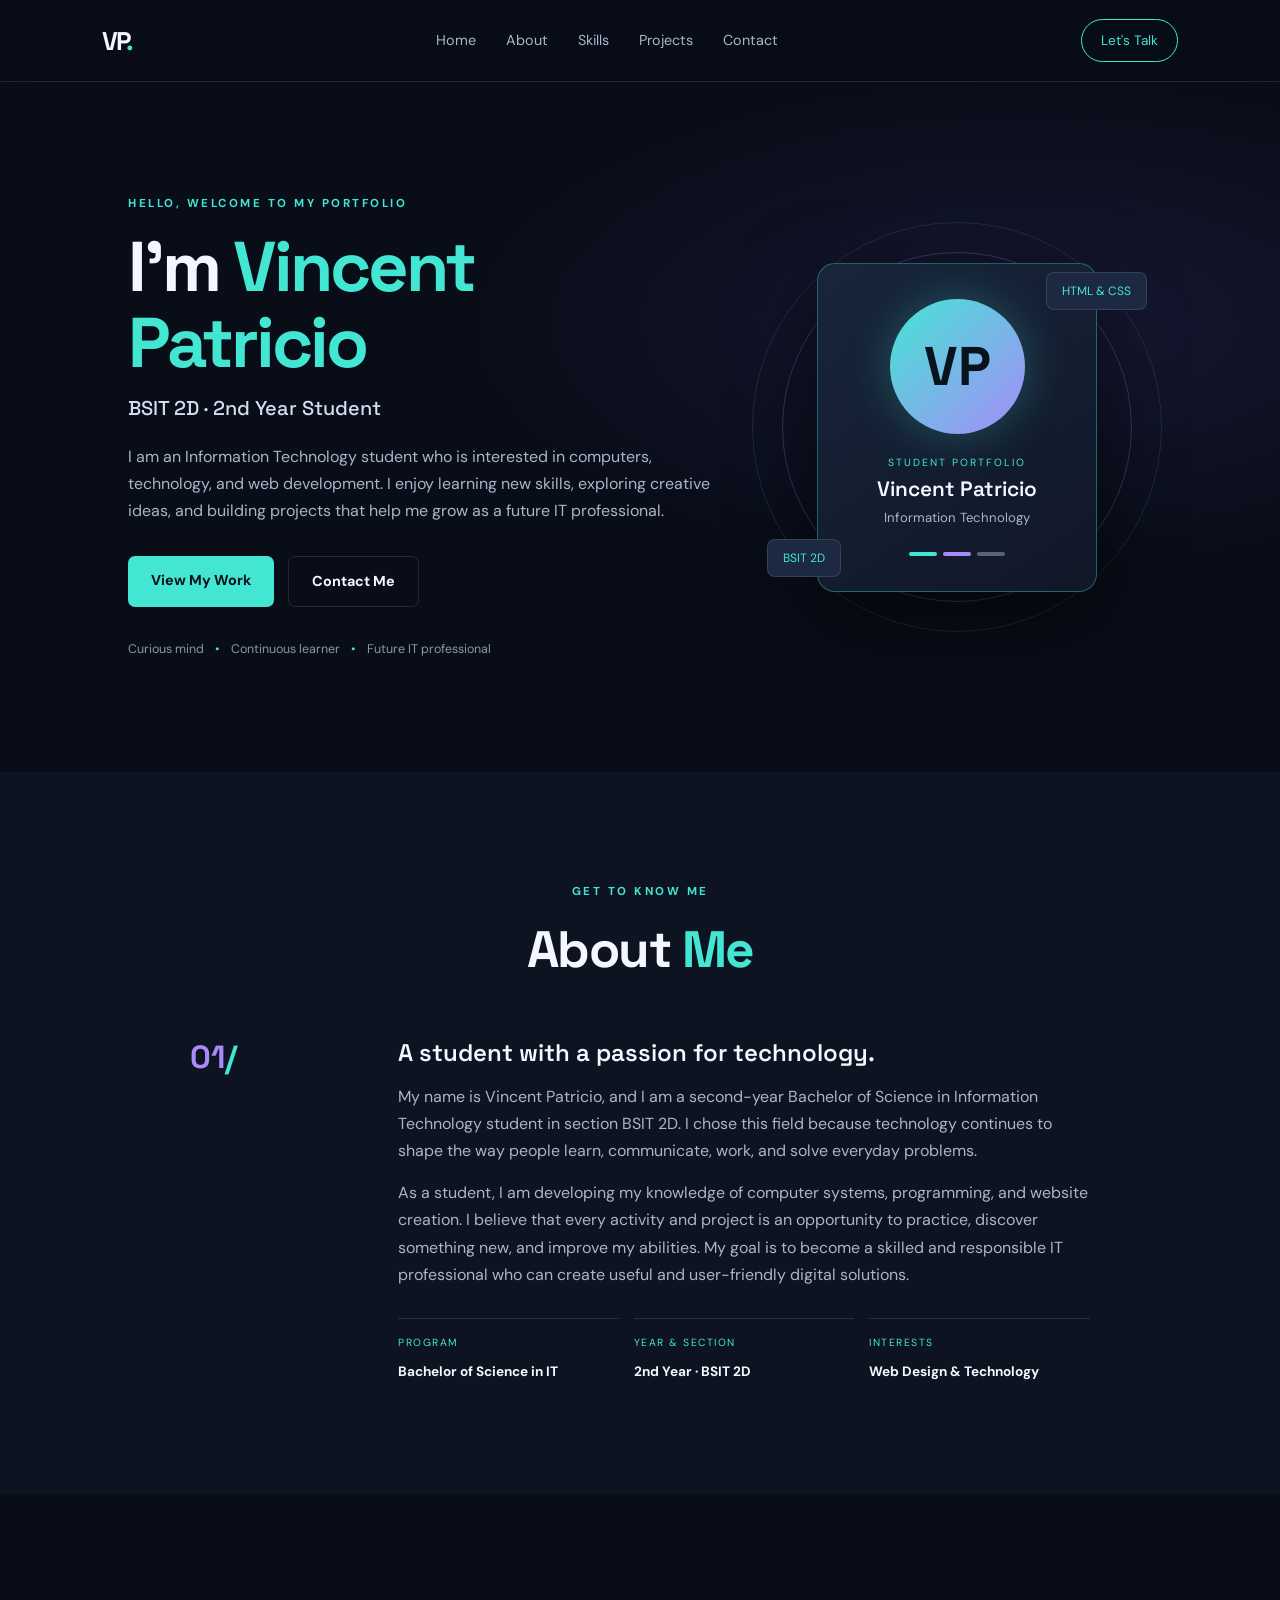
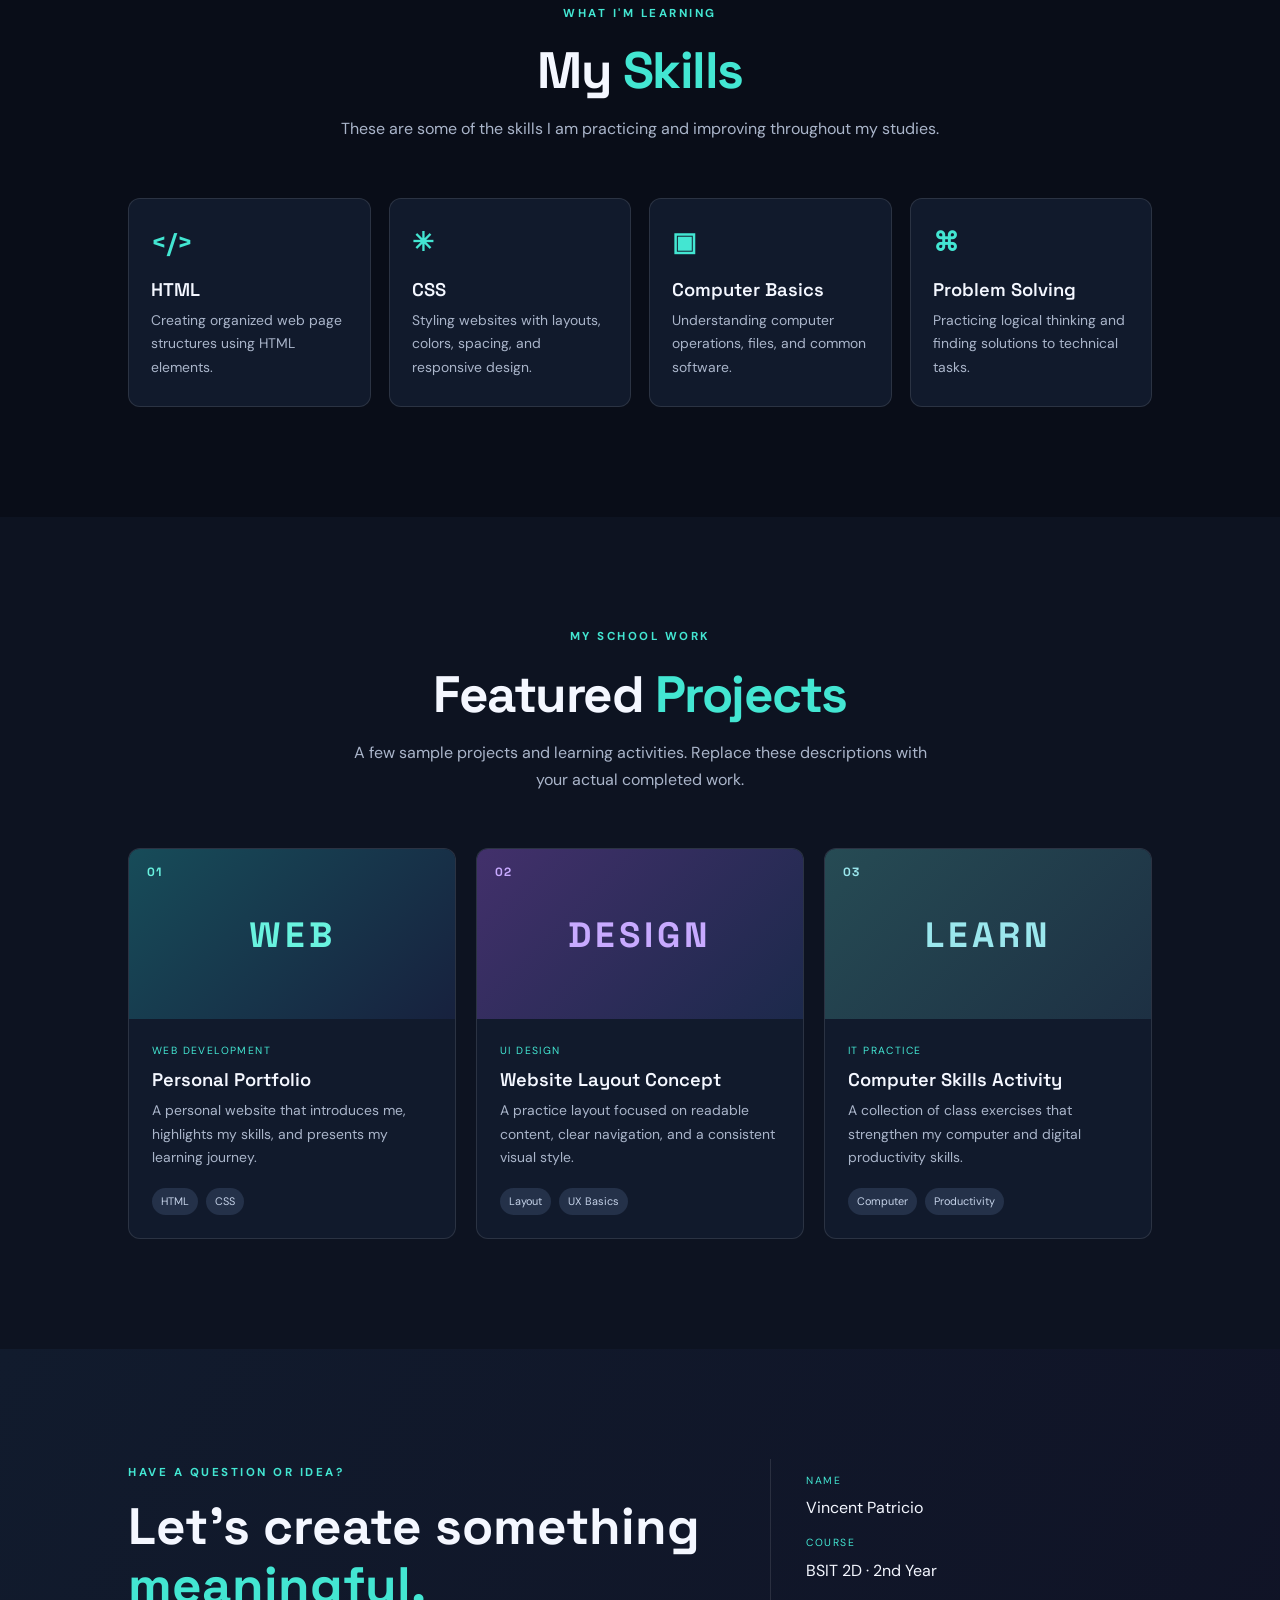
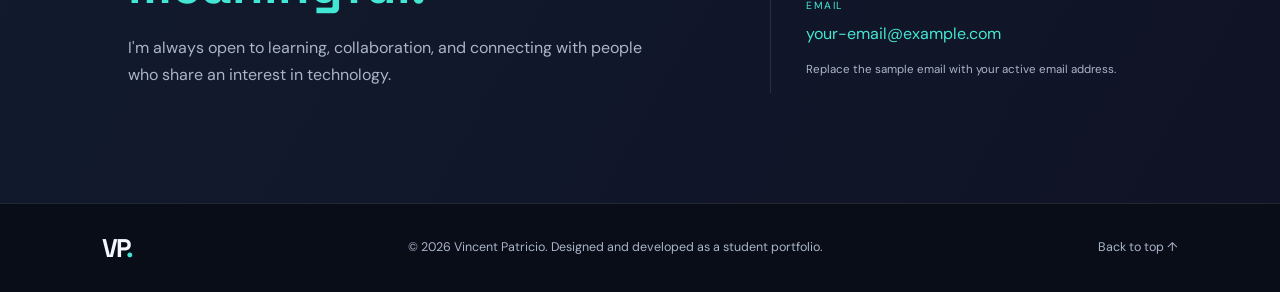
==== index.html @ f366e985 "first commit" ====
<!DOCTYPE html>
<html lang="en">
<head>
  <meta charset="UTF-8">
  <meta name="viewport" content="width=device-width, initial-scale=1.0">
  <meta name="description" content="Personal portfolio of Vincent Patricio, a second-year BSIT student.">
  <title>Vincent Patricio | Personal Portfolio</title>
  <link rel="stylesheet" href="styles/style.css">
</head>
<body>
  <header class="site-header">
    <a class="logo" href="#home">VP<span>.</span></a>
    <nav aria-label="Main navigation">
      <a href="#home">Home</a>
      <a href="#about">About</a>
      <a href="#skills">Skills</a>
      <a href="#projects">Projects</a>
      <a href="#contact">Contact</a>
    </nav>
    <a class="header-btn" href="#contact">Let's Talk</a>
  </header>

  <main>
    <section class="hero section" id="home">
      <div class="hero-content">
        <p class="eyebrow">HELLO, WELCOME TO MY PORTFOLIO</p>
        <h1>I'm <span>Vincent Patricio</span></h1>
        <h2>BSIT 2D · 2nd Year Student</h2>
        <p class="intro">I am an Information Technology student who is interested in computers, technology, and web development. I enjoy learning new skills, exploring creative ideas, and building projects that help me grow as a future IT professional.</p>
        <div class="hero-actions">
          <a class="btn primary" href="#projects">View My Work</a>
          <a class="btn secondary" href="#contact">Contact Me</a>
        </div>
        <div class="social-note">Curious mind <span>•</span> Continuous learner <span>•</span> Future IT professional</div>
      </div>
      <div class="profile-wrap">
        <div class="orbit orbit-one"></div><div class="orbit orbit-two"></div>
        <div class="profile-card">
          <div class="avatar">VP</div>
          <p class="profile-label">STUDENT PORTFOLIO</p>
          <h3>Vincent Patricio</h3>
          <p>Information Technology</p>
          <div class="profile-line"><span></span><span></span><span></span></div>
        </div>
        <div class="floating-tag tag-top">HTML &amp; CSS</div>
        <div class="floating-tag tag-bottom">BSIT 2D</div>
      </div>
    </section>

    <section class="section about-section" id="about">
      <div class="section-heading"><p class="eyebrow">GET TO KNOW ME</p><h2>About <span>Me</span></h2></div>
      <div class="about-grid">
        <div class="about-mark">01<span>/</span></div>
        <div>
          <h3>A student with a passion for technology.</h3>
          <p>My name is Vincent Patricio, and I am a second-year Bachelor of Science in Information Technology student in section BSIT 2D. I chose this field because technology continues to shape the way people learn, communicate, work, and solve everyday problems.</p>
          <p>As a student, I am developing my knowledge of computer systems, programming, and website creation. I believe that every activity and project is an opportunity to practice, discover something new, and improve my abilities. My goal is to become a skilled and responsible IT professional who can create useful and user-friendly digital solutions.</p>
          <div class="facts">
            <div><small>PROGRAM</small><strong>Bachelor of Science in IT</strong></div>
            <div><small>YEAR &amp; SECTION</small><strong>2nd Year · BSIT 2D</strong></div>
            <div><small>INTERESTS</small><strong>Web Design &amp; Technology</strong></div>
          </div>
        </div>
      </div>
    </section>

    <section class="section skills-section" id="skills">
      <div class="section-heading"><p class="eyebrow">WHAT I'M LEARNING</p><h2>My <span>Skills</span></h2><p class="section-description">These are some of the skills I am practicing and improving throughout my studies.</p></div>
      <div class="skill-grid">
        <article class="skill-card"><div class="skill-icon">&lt;/&gt;</div><h3>HTML</h3><p>Creating organized web page structures using HTML elements.</p></article>
        <article class="skill-card"><div class="skill-icon">✳</div><h3>CSS</h3><p>Styling websites with layouts, colors, spacing, and responsive design.</p></article>
        <article class="skill-card"><div class="skill-icon">▣</div><h3>Computer Basics</h3><p>Understanding computer operations, files, and common software.</p></article>
        <article class="skill-card"><div class="skill-icon">⌘</div><h3>Problem Solving</h3><p>Practicing logical thinking and finding solutions to technical tasks.</p></article>
      </div>
    </section>

    <section class="section projects-section" id="projects">
      <div class="section-heading"><p class="eyebrow">MY SCHOOL WORK</p><h2>Featured <span>Projects</span></h2><p class="section-description">A few sample projects and learning activities. Replace these descriptions with your actual completed work.</p></div>
      <div class="project-grid">
        <article class="project-card"><div class="project-art art-one"><span>01</span><b>WEB</b></div><div class="project-info"><p class="project-type">WEB DEVELOPMENT</p><h3>Personal Portfolio</h3><p>A personal website that introduces me, highlights my skills, and presents my learning journey.</p><div class="chips"><span>HTML</span><span>CSS</span></div></div></article>
        <article class="project-card"><div class="project-art art-two"><span>02</span><b>DESIGN</b></div><div class="project-info"><p class="project-type">UI DESIGN</p><h3>Website Layout Concept</h3><p>A practice layout focused on readable content, clear navigation, and a consistent visual style.</p><div class="chips"><span>Layout</span><span>UX Basics</span></div></div></article>
        <article class="project-card"><div class="project-art art-three"><span>03</span><b>LEARN</b></div><div class="project-info"><p class="project-type">IT PRACTICE</p><h3>Computer Skills Activity</h3><p>A collection of class exercises that strengthen my computer and digital productivity skills.</p><div class="chips"><span>Computer</span><span>Productivity</span></div></div></article>
      </div>
    </section>

    <section class="contact-section section" id="contact">
      <div><p class="eyebrow">HAVE A QUESTION OR IDEA?</p><h2>Let's create something <span>meaningful.</span></h2><p>I'm always open to learning, collaboration, and connecting with people who share an interest in technology.</p></div>
      <div class="contact-details"><p><small>NAME</small>Vincent Patricio</p><p><small>COURSE</small>BSIT 2D · 2nd Year</p><p><small>EMAIL</small><a href="mailto:your-email@example.com">your-email@example.com</a></p><p class="replace-note">Replace the sample email with your active email address.</p></div>
    </section>
  </main>
  <footer><a class="logo" href="#home">VP<span>.</span></a><p>© 2026 Vincent Patricio. Designed and developed as a student portfolio.</p><a href="#home">Back to top ↑</a></footer>
</body>
</html>
---- styles/style.css ----
@import url('https://fonts.googleapis.com/css2?family=DM+Sans:wght@400;500;600;700&family=Space+Grotesk:wght@400;500;600;700&display=swap');
:root{--bg:#090d18;--panel:#111a2c;--text:#f4f7ff;--muted:#aab5ca;--cyan:#43e6d2;--purple:#a78bfa;--line:rgba(255,255,255,.11)}
*{box-sizing:border-box;margin:0;padding:0;scroll-behavior:smooth}
body{background:var(--bg);color:var(--text);font-family:'DM Sans',sans-serif;line-height:1.7}
a{color:inherit;text-decoration:none}
.site-header{height:82px;display:flex;align-items:center;justify-content:space-between;padding:0 8%;border-bottom:1px solid var(--line);position:sticky;top:0;background:rgba(9,13,24,.92);backdrop-filter:blur(14px);z-index:10}
.logo{font:700 1.6rem 'Space Grotesk';letter-spacing:-2px}.logo span,.section-heading h2 span,.hero h1 span,.contact-section h2 span{color:var(--cyan)}
nav{display:flex;gap:30px}nav a{font-size:.9rem;color:var(--muted);transition:.2s}nav a:hover,footer a:hover{color:var(--cyan)}
.header-btn{border:1px solid var(--cyan);padding:9px 19px;border-radius:30px;font-size:.85rem;color:var(--cyan)}
.section{padding:110px 10%}.hero{min-height:690px;display:grid;grid-template-columns:1.2fr .8fr;align-items:center;gap:50px;background:radial-gradient(ellipse at 80% 35%,rgba(98,74,190,.16),transparent 38%)}
.eyebrow{color:var(--cyan);font-size:.72rem;font-weight:700;letter-spacing:2.5px;margin-bottom:15px}
.hero h1{font:700 clamp(2.8rem,5.5vw,5rem)/1.08 'Space Grotesk';letter-spacing:-3px;margin-bottom:14px}.hero h2{font:500 1.25rem 'Space Grotesk';color:#d3dcf0;margin-bottom:22px}
.intro{max-width:610px;color:var(--muted);font-size:1rem}.hero-actions{display:flex;gap:14px;margin:32px 0}.btn{padding:12px 23px;border-radius:7px;font-weight:700;font-size:.9rem;transition:.2s}.btn:hover{transform:translateY(-3px)}.primary{background:var(--cyan);color:#07121b}.secondary{border:1px solid var(--line)}
.social-note{font-size:.78rem;color:#8996ae}.social-note span{color:var(--cyan);padding:0 8px}
.profile-wrap{height:390px;display:grid;place-items:center;position:relative}.profile-card{width:280px;padding:35px 25px;text-align:center;border:1px solid rgba(67,230,210,.35);border-radius:18px;background:linear-gradient(145deg,#18253b,#101727);box-shadow:0 25px 80px #0008;z-index:2}.avatar{width:135px;height:135px;margin:0 auto 20px;border-radius:50%;display:grid;place-items:center;font:700 3.4rem 'Space Grotesk';color:#08131c;background:linear-gradient(135deg,var(--cyan),var(--purple));box-shadow:0 0 45px #43e6d244}.profile-label{font-size:.65rem;letter-spacing:2px;color:var(--cyan)}.profile-card h3{font:600 1.3rem 'Space Grotesk';margin:5px}.profile-card>p:last-of-type{font-size:.82rem;color:var(--muted)}.profile-line{display:flex;justify-content:center;gap:6px;margin-top:22px}.profile-line span{height:4px;width:28px;border-radius:5px;background:var(--cyan)}.profile-line span:nth-child(2){background:var(--purple)}.profile-line span:nth-child(3){background:#53647e}
.orbit{position:absolute;border:1px solid #a78bfa44;border-radius:50%;width:350px;height:350px}.orbit-two{width:410px;height:410px;border-color:#43e6d222}.floating-tag{position:absolute;background:#1c2940;border:1px solid var(--line);padding:8px 15px;border-radius:8px;font-size:.75rem;color:var(--cyan);z-index:3}.tag-top{top:40px;right:5px}.tag-bottom{bottom:45px;left:5px}
.about-section,.projects-section{background:#0d1321}.section-heading{text-align:center;margin-bottom:55px}.section-heading h2{font:700 clamp(2.2rem,4vw,3.2rem) 'Space Grotesk';letter-spacing:-1.5px}.section-description{color:var(--muted);max-width:600px;margin:12px auto 0}.about-grid{display:grid;grid-template-columns:.25fr 1fr;gap:35px;max-width:900px;margin:auto}.about-mark{font:700 2rem 'Space Grotesk';color:var(--purple)}.about-mark span{color:var(--cyan)}.about-grid h3{font:600 1.5rem 'Space Grotesk';margin-bottom:15px}.about-grid p{color:var(--muted);margin-bottom:15px}.facts{display:grid;grid-template-columns:repeat(3,1fr);gap:15px;margin-top:30px}.facts div{border-top:1px solid var(--line);padding-top:15px}.facts small,.contact-details small{display:block;color:var(--cyan);font-size:.65rem;letter-spacing:1.5px;margin-bottom:5px}.facts strong{font-size:.85rem}
.skill-grid{display:grid;grid-template-columns:repeat(4,1fr);gap:18px}.skill-card{padding:27px 22px;background:var(--panel);border:1px solid var(--line);border-radius:12px;transition:.25s}.skill-card:hover,.project-card:hover{transform:translateY(-6px);border-color:#43e6d277}.skill-icon{font:700 1.6rem 'Space Grotesk';color:var(--cyan);margin-bottom:20px}.skill-card h3,.project-info h3{font:600 1.15rem 'Space Grotesk';margin-bottom:8px}.skill-card p,.project-info>p:last-of-type{color:var(--muted);font-size:.87rem}
.project-grid{display:grid;grid-template-columns:repeat(3,1fr);gap:20px}.project-card{overflow:hidden;background:var(--panel);border:1px solid var(--line);border-radius:12px;transition:.25s}.project-art{height:170px;display:flex;align-items:center;justify-content:center;position:relative;font:700 2.2rem 'Space Grotesk';letter-spacing:4px}.project-art span{position:absolute;top:15px;left:18px;font-size:.75rem;letter-spacing:1px}.art-one{background:linear-gradient(135deg,#174c59,#17213e);color:#69f3df}.art-two{background:linear-gradient(135deg,#42306b,#1c294b);color:#c8aaff}.art-three{background:linear-gradient(135deg,#264b54,#1d3043);color:#9be7ed}.project-info{padding:23px}.project-type{font-size:.65rem!important;letter-spacing:1.4px;color:var(--cyan)!important;margin-bottom:8px}.chips{display:flex;gap:8px;margin-top:18px}.chips span{font-size:.68rem;padding:4px 9px;border-radius:20px;background:#243149;color:#c5d2e8}
.contact-section{display:grid;grid-template-columns:1.2fr .8fr;gap:70px;align-items:center;background:linear-gradient(120deg,#111b2d,#101326)}.contact-section h2{font:700 clamp(2.2rem,4vw,3.5rem)/1.15 'Space Grotesk';max-width:600px;margin-bottom:18px}.contact-section>div>p:last-child{color:var(--muted);max-width:520px}.contact-details{border-left:1px solid var(--line);padding-left:35px}.contact-details p{margin:13px 0}.contact-details a{color:var(--cyan)}.replace-note{font-size:.72rem;color:var(--muted)}
footer{padding:28px 8%;display:flex;align-items:center;justify-content:space-between;border-top:1px solid var(--line);color:var(--muted);font-size:.78rem}footer .logo{color:var(--text)}
@media(max-width:900px){.section{padding:85px 7%}.hero{grid-template-columns:1fr;text-align:center}.intro{margin:auto}.hero-actions,.social-note{justify-content:center}.profile-wrap{margin-top:15px}.skill-grid{grid-template-columns:repeat(2,1fr)}.project-grid{grid-template-columns:1fr 1fr}.contact-section{grid-template-columns:1fr;gap:25px}.contact-details{border-left:0;border-top:1px solid var(--line);padding:20px 0 0}}
@media(max-width:600px){.site-header{height:auto;min-height:75px;padding:15px 5%;flex-wrap:wrap;gap:12px}.site-header nav{order:3;width:100%;justify-content:space-between;gap:8px}.site-header nav a{font-size:.76rem}.header-btn{font-size:.75rem;padding:7px 12px}.section{padding:70px 6%}.hero h1{letter-spacing:-2px}.profile-wrap{transform:scale(.85);margin:-10px 0}.facts,.skill-grid,.project-grid{grid-template-columns:1fr}.about-grid{grid-template-columns:1fr;gap:10px}.about-mark{font-size:1.3rem}.contact-section{padding:65px 7%}footer{flex-direction:column;gap:12px;text-align:center}}
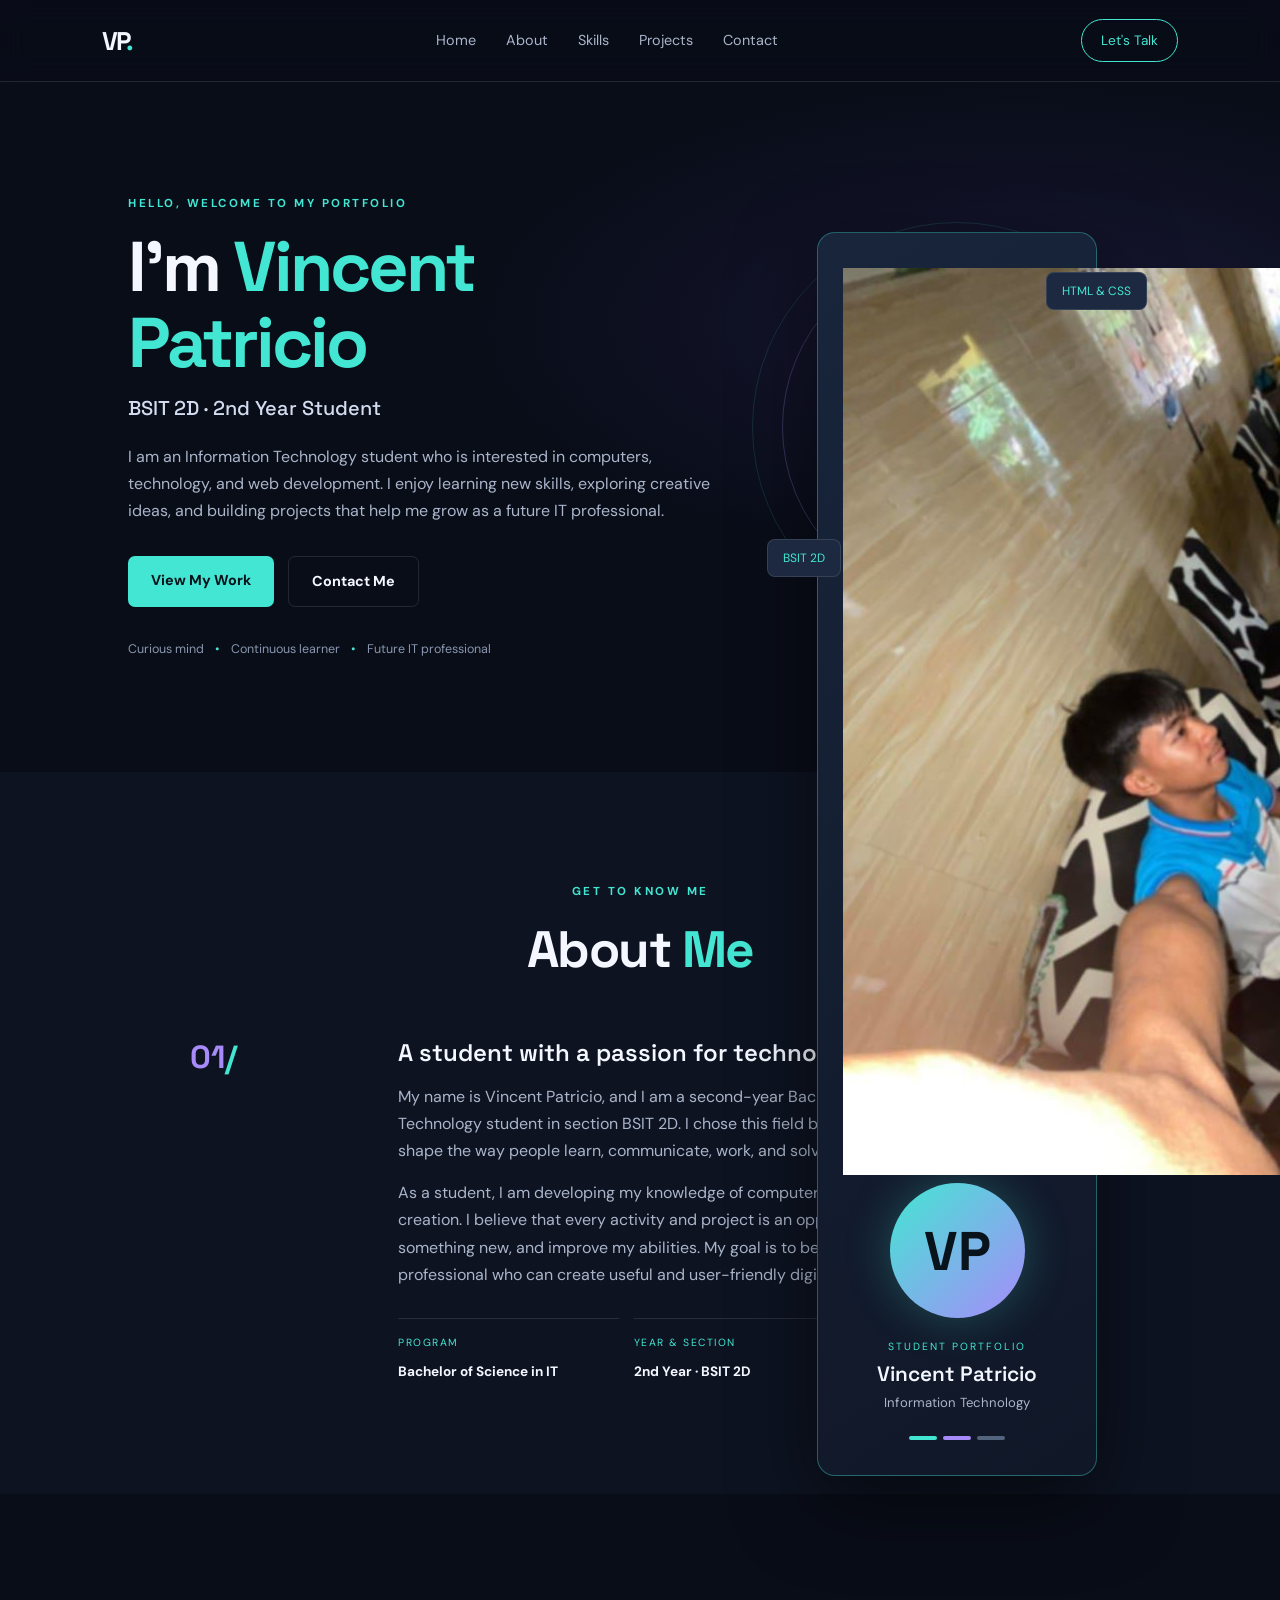
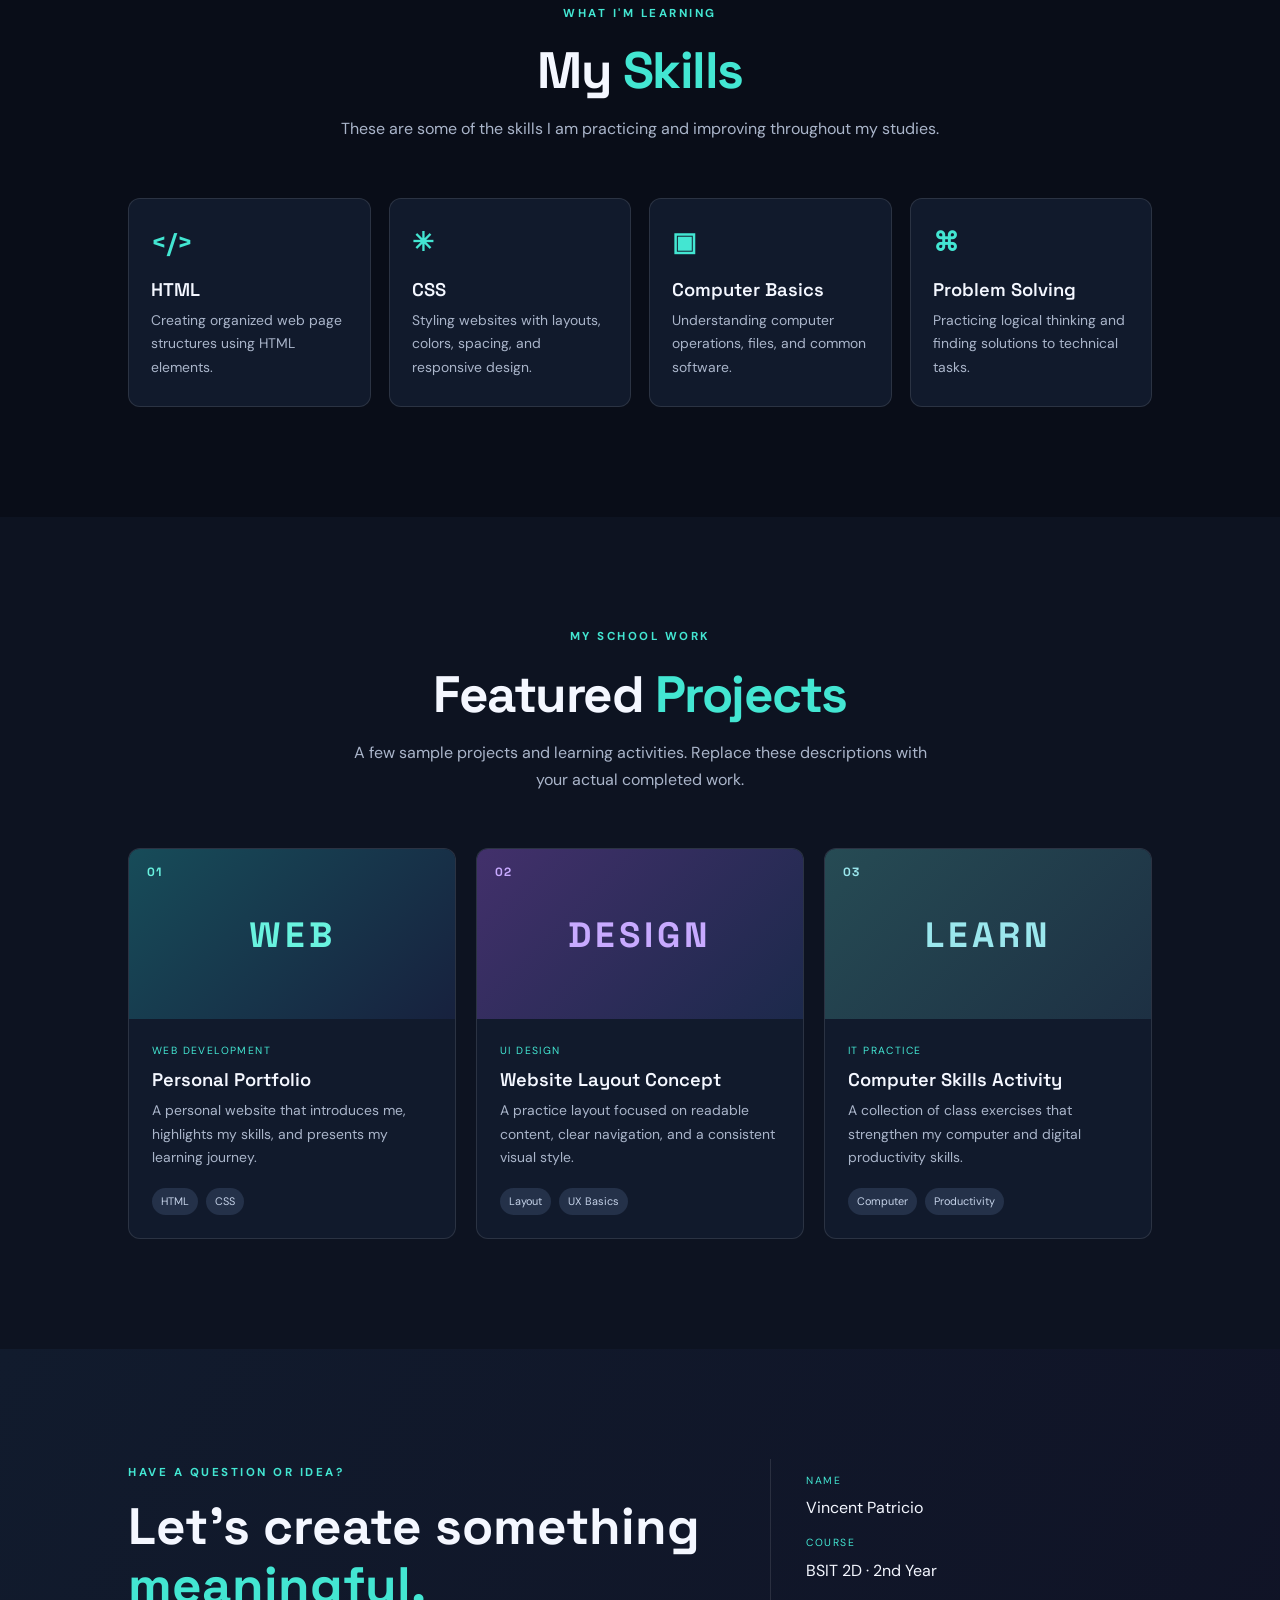
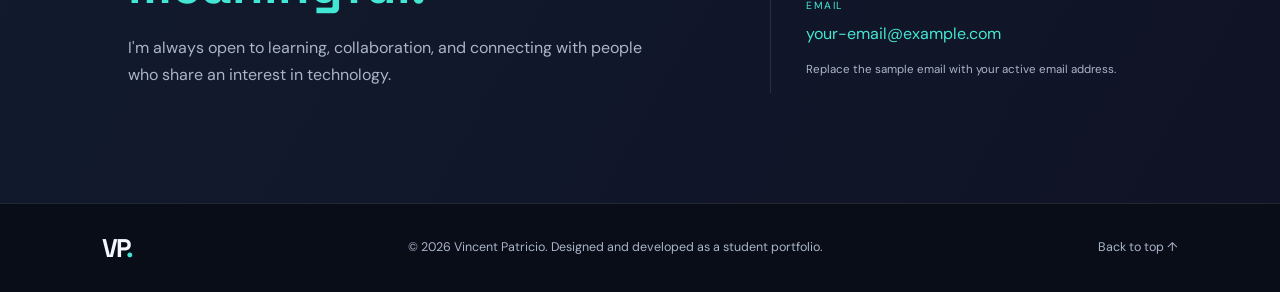
==== commit 158838a6: "edit pic" ====
--- a/index.html
+++ b/index.html
@@ -36,6 +36,7 @@
       <div class="profile-wrap">
         <div class="orbit orbit-one"></div><div class="orbit orbit-two"></div>
         <div class="profile-card">
+          <img class="profile-image" src="styles/pic.jpg" alt="Vincent Patricio Profile Picture">
           <div class="avatar">VP</div>
           <p class="profile-label">STUDENT PORTFOLIO</p>
           <h3>Vincent Patricio</h3>
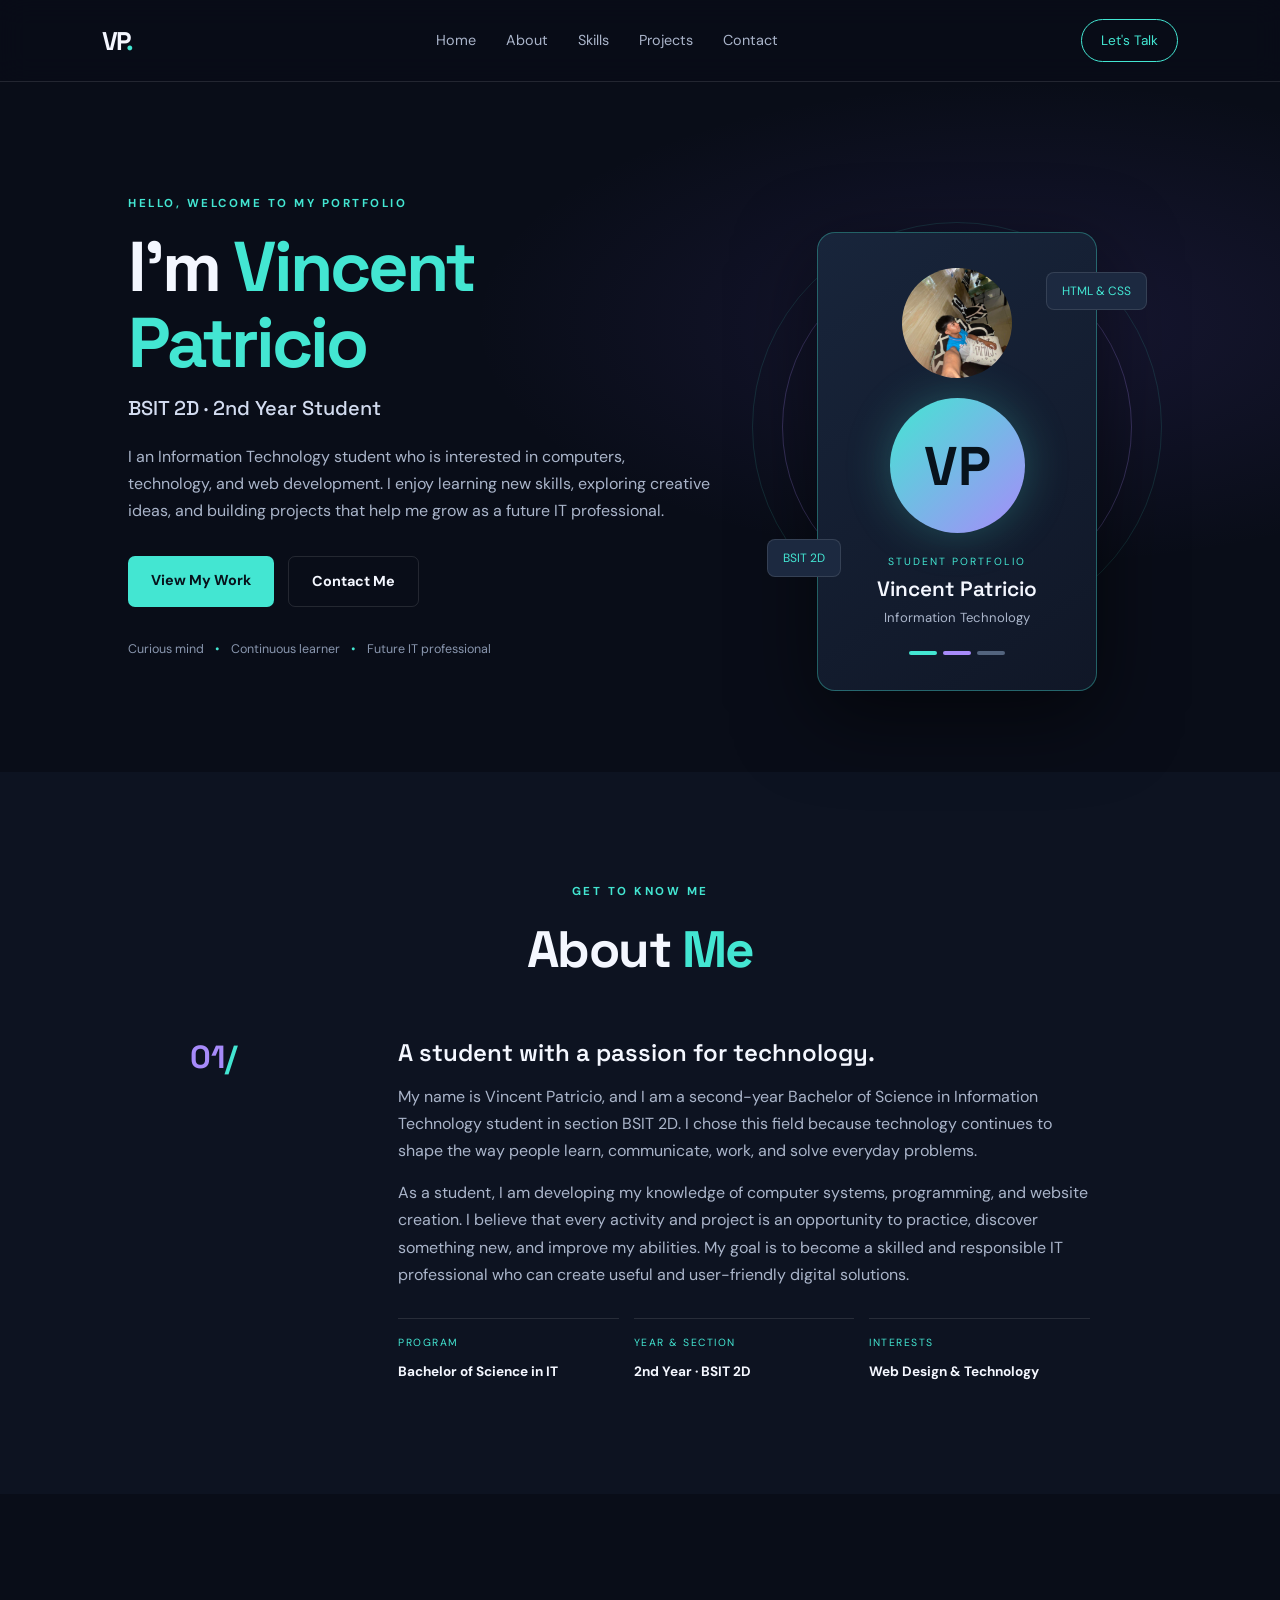
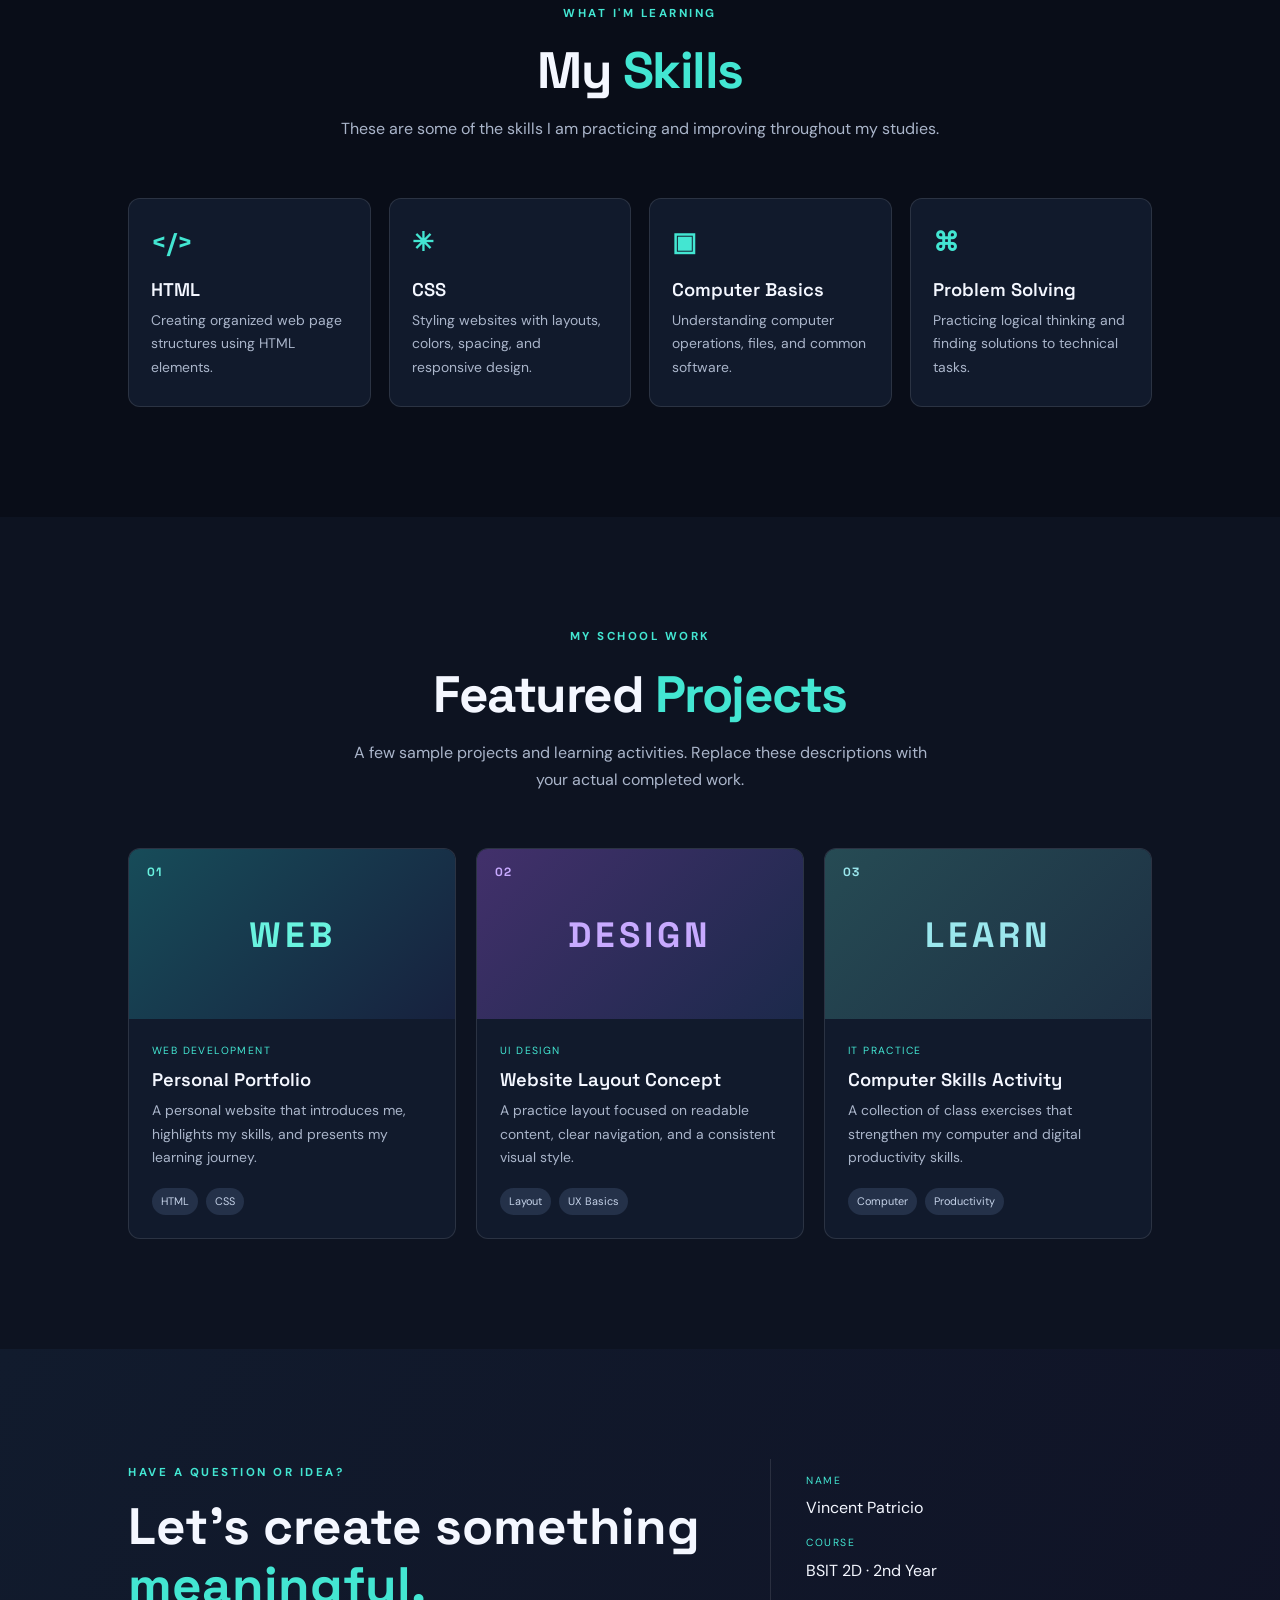
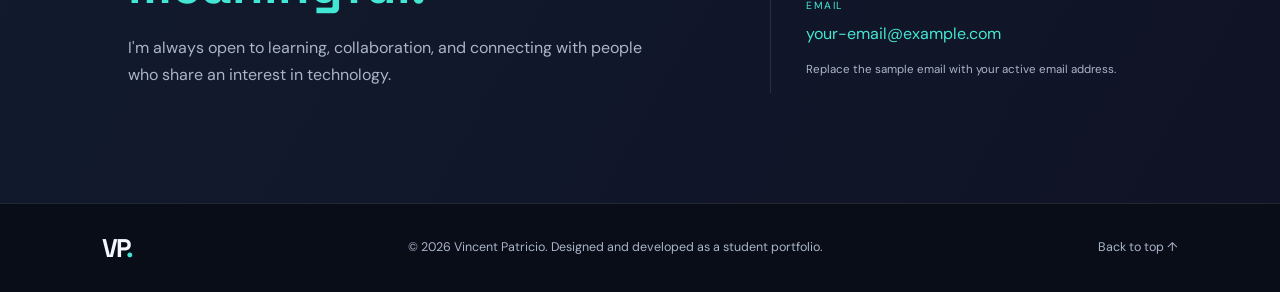
==== commit 92d92688: "edit index" ====
--- a/index.html
+++ b/index.html
@@ -26,7 +26,7 @@
         <p class="eyebrow">HELLO, WELCOME TO MY PORTFOLIO</p>
         <h1>I'm <span>Vincent Patricio</span></h1>
         <h2>BSIT 2D · 2nd Year Student</h2>
-        <p class="intro">I am an Information Technology student who is interested in computers, technology, and web development. I enjoy learning new skills, exploring creative ideas, and building projects that help me grow as a future IT professional.</p>
+        <p class="intro">I  an Information Technology student who is interested in computers, technology, and web development. I enjoy learning new skills, exploring creative ideas, and building projects that help me grow as a future IT professional.</p>
         <div class="hero-actions">
           <a class="btn primary" href="#projects">View My Work</a>
           <a class="btn secondary" href="#contact">Contact Me</a>
--- a/styles/style.css
+++ b/styles/style.css
@@ -1,23 +1,610 @@
 @import url('https://fonts.googleapis.com/css2?family=DM+Sans:wght@400;500;600;700&family=Space+Grotesk:wght@400;500;600;700&display=swap');
-:root{--bg:#090d18;--panel:#111a2c;--text:#f4f7ff;--muted:#aab5ca;--cyan:#43e6d2;--purple:#a78bfa;--line:rgba(255,255,255,.11)}
-*{box-sizing:border-box;margin:0;padding:0;scroll-behavior:smooth}
-body{background:var(--bg);color:var(--text);font-family:'DM Sans',sans-serif;line-height:1.7}
-a{color:inherit;text-decoration:none}
-.site-header{height:82px;display:flex;align-items:center;justify-content:space-between;padding:0 8%;border-bottom:1px solid var(--line);position:sticky;top:0;background:rgba(9,13,24,.92);backdrop-filter:blur(14px);z-index:10}
-.logo{font:700 1.6rem 'Space Grotesk';letter-spacing:-2px}.logo span,.section-heading h2 span,.hero h1 span,.contact-section h2 span{color:var(--cyan)}
-nav{display:flex;gap:30px}nav a{font-size:.9rem;color:var(--muted);transition:.2s}nav a:hover,footer a:hover{color:var(--cyan)}
-.header-btn{border:1px solid var(--cyan);padding:9px 19px;border-radius:30px;font-size:.85rem;color:var(--cyan)}
-.section{padding:110px 10%}.hero{min-height:690px;display:grid;grid-template-columns:1.2fr .8fr;align-items:center;gap:50px;background:radial-gradient(ellipse at 80% 35%,rgba(98,74,190,.16),transparent 38%)}
-.eyebrow{color:var(--cyan);font-size:.72rem;font-weight:700;letter-spacing:2.5px;margin-bottom:15px}
-.hero h1{font:700 clamp(2.8rem,5.5vw,5rem)/1.08 'Space Grotesk';letter-spacing:-3px;margin-bottom:14px}.hero h2{font:500 1.25rem 'Space Grotesk';color:#d3dcf0;margin-bottom:22px}
-.intro{max-width:610px;color:var(--muted);font-size:1rem}.hero-actions{display:flex;gap:14px;margin:32px 0}.btn{padding:12px 23px;border-radius:7px;font-weight:700;font-size:.9rem;transition:.2s}.btn:hover{transform:translateY(-3px)}.primary{background:var(--cyan);color:#07121b}.secondary{border:1px solid var(--line)}
-.social-note{font-size:.78rem;color:#8996ae}.social-note span{color:var(--cyan);padding:0 8px}
-.profile-wrap{height:390px;display:grid;place-items:center;position:relative}.profile-card{width:280px;padding:35px 25px;text-align:center;border:1px solid rgba(67,230,210,.35);border-radius:18px;background:linear-gradient(145deg,#18253b,#101727);box-shadow:0 25px 80px #0008;z-index:2}.avatar{width:135px;height:135px;margin:0 auto 20px;border-radius:50%;display:grid;place-items:center;font:700 3.4rem 'Space Grotesk';color:#08131c;background:linear-gradient(135deg,var(--cyan),var(--purple));box-shadow:0 0 45px #43e6d244}.profile-label{font-size:.65rem;letter-spacing:2px;color:var(--cyan)}.profile-card h3{font:600 1.3rem 'Space Grotesk';margin:5px}.profile-card>p:last-of-type{font-size:.82rem;color:var(--muted)}.profile-line{display:flex;justify-content:center;gap:6px;margin-top:22px}.profile-line span{height:4px;width:28px;border-radius:5px;background:var(--cyan)}.profile-line span:nth-child(2){background:var(--purple)}.profile-line span:nth-child(3){background:#53647e}
-.orbit{position:absolute;border:1px solid #a78bfa44;border-radius:50%;width:350px;height:350px}.orbit-two{width:410px;height:410px;border-color:#43e6d222}.floating-tag{position:absolute;background:#1c2940;border:1px solid var(--line);padding:8px 15px;border-radius:8px;font-size:.75rem;color:var(--cyan);z-index:3}.tag-top{top:40px;right:5px}.tag-bottom{bottom:45px;left:5px}
-.about-section,.projects-section{background:#0d1321}.section-heading{text-align:center;margin-bottom:55px}.section-heading h2{font:700 clamp(2.2rem,4vw,3.2rem) 'Space Grotesk';letter-spacing:-1.5px}.section-description{color:var(--muted);max-width:600px;margin:12px auto 0}.about-grid{display:grid;grid-template-columns:.25fr 1fr;gap:35px;max-width:900px;margin:auto}.about-mark{font:700 2rem 'Space Grotesk';color:var(--purple)}.about-mark span{color:var(--cyan)}.about-grid h3{font:600 1.5rem 'Space Grotesk';margin-bottom:15px}.about-grid p{color:var(--muted);margin-bottom:15px}.facts{display:grid;grid-template-columns:repeat(3,1fr);gap:15px;margin-top:30px}.facts div{border-top:1px solid var(--line);padding-top:15px}.facts small,.contact-details small{display:block;color:var(--cyan);font-size:.65rem;letter-spacing:1.5px;margin-bottom:5px}.facts strong{font-size:.85rem}
-.skill-grid{display:grid;grid-template-columns:repeat(4,1fr);gap:18px}.skill-card{padding:27px 22px;background:var(--panel);border:1px solid var(--line);border-radius:12px;transition:.25s}.skill-card:hover,.project-card:hover{transform:translateY(-6px);border-color:#43e6d277}.skill-icon{font:700 1.6rem 'Space Grotesk';color:var(--cyan);margin-bottom:20px}.skill-card h3,.project-info h3{font:600 1.15rem 'Space Grotesk';margin-bottom:8px}.skill-card p,.project-info>p:last-of-type{color:var(--muted);font-size:.87rem}
-.project-grid{display:grid;grid-template-columns:repeat(3,1fr);gap:20px}.project-card{overflow:hidden;background:var(--panel);border:1px solid var(--line);border-radius:12px;transition:.25s}.project-art{height:170px;display:flex;align-items:center;justify-content:center;position:relative;font:700 2.2rem 'Space Grotesk';letter-spacing:4px}.project-art span{position:absolute;top:15px;left:18px;font-size:.75rem;letter-spacing:1px}.art-one{background:linear-gradient(135deg,#174c59,#17213e);color:#69f3df}.art-two{background:linear-gradient(135deg,#42306b,#1c294b);color:#c8aaff}.art-three{background:linear-gradient(135deg,#264b54,#1d3043);color:#9be7ed}.project-info{padding:23px}.project-type{font-size:.65rem!important;letter-spacing:1.4px;color:var(--cyan)!important;margin-bottom:8px}.chips{display:flex;gap:8px;margin-top:18px}.chips span{font-size:.68rem;padding:4px 9px;border-radius:20px;background:#243149;color:#c5d2e8}
-.contact-section{display:grid;grid-template-columns:1.2fr .8fr;gap:70px;align-items:center;background:linear-gradient(120deg,#111b2d,#101326)}.contact-section h2{font:700 clamp(2.2rem,4vw,3.5rem)/1.15 'Space Grotesk';max-width:600px;margin-bottom:18px}.contact-section>div>p:last-child{color:var(--muted);max-width:520px}.contact-details{border-left:1px solid var(--line);padding-left:35px}.contact-details p{margin:13px 0}.contact-details a{color:var(--cyan)}.replace-note{font-size:.72rem;color:var(--muted)}
-footer{padding:28px 8%;display:flex;align-items:center;justify-content:space-between;border-top:1px solid var(--line);color:var(--muted);font-size:.78rem}footer .logo{color:var(--text)}
-@media(max-width:900px){.section{padding:85px 7%}.hero{grid-template-columns:1fr;text-align:center}.intro{margin:auto}.hero-actions,.social-note{justify-content:center}.profile-wrap{margin-top:15px}.skill-grid{grid-template-columns:repeat(2,1fr)}.project-grid{grid-template-columns:1fr 1fr}.contact-section{grid-template-columns:1fr;gap:25px}.contact-details{border-left:0;border-top:1px solid var(--line);padding:20px 0 0}}
-@media(max-width:600px){.site-header{height:auto;min-height:75px;padding:15px 5%;flex-wrap:wrap;gap:12px}.site-header nav{order:3;width:100%;justify-content:space-between;gap:8px}.site-header nav a{font-size:.76rem}.header-btn{font-size:.75rem;padding:7px 12px}.section{padding:70px 6%}.hero h1{letter-spacing:-2px}.profile-wrap{transform:scale(.85);margin:-10px 0}.facts,.skill-grid,.project-grid{grid-template-columns:1fr}.about-grid{grid-template-columns:1fr;gap:10px}.about-mark{font-size:1.3rem}.contact-section{padding:65px 7%}footer{flex-direction:column;gap:12px;text-align:center}}
+
+:root {
+    --bg: #090d18;
+    --panel: #111a2c;
+    --text: #f4f7ff;
+    --muted: #aab5ca;
+    --cyan: #43e6d2;
+    --purple: #a78bfa;
+    --line: rgba(255, 255, 255, .11)
+}
+
+* {
+    box-sizing: border-box;
+    margin: 0;
+    padding: 0;
+    scroll-behavior: smooth
+}
+
+body {
+    background: var(--bg);
+    color: var(--text);
+    font-family: 'DM Sans', sans-serif;
+    line-height: 1.7
+}
+
+a {
+    color: inherit;
+    text-decoration: none
+}
+
+.site-header {
+    height: 82px;
+    display: flex;
+    align-items: center;
+    justify-content: space-between;
+    padding: 0 8%;
+    border-bottom: 1px solid var(--line);
+    position: sticky;
+    top: 0;
+    background: rgba(9, 13, 24, .92);
+    backdrop-filter: blur(14px);
+    z-index: 10
+}
+
+.logo {
+    font: 700 1.6rem 'Space Grotesk';
+    letter-spacing: -2px
+}
+
+.logo span,
+.section-heading h2 span,
+.hero h1 span,
+.contact-section h2 span {
+    color: var(--cyan)
+}
+
+nav {
+    display: flex;
+    gap: 30px
+}
+
+nav a {
+    font-size: .9rem;
+    color: var(--muted);
+    transition: .2s
+}
+
+nav a:hover,
+footer a:hover {
+    color: var(--cyan)
+}
+
+.header-btn {
+    border: 1px solid var(--cyan);
+    padding: 9px 19px;
+    border-radius: 30px;
+    font-size: .85rem;
+    color: var(--cyan)
+}
+
+.section {
+    padding: 110px 10%
+}
+
+.hero {
+    min-height: 690px;
+    display: grid;
+    grid-template-columns: 1.2fr .8fr;
+    align-items: center;
+    gap: 50px;
+    background: radial-gradient(ellipse at 80% 35%, rgba(98, 74, 190, .16), transparent 38%)
+}
+
+.eyebrow {
+    color: var(--cyan);
+    font-size: .72rem;
+    font-weight: 700;
+    letter-spacing: 2.5px;
+    margin-bottom: 15px
+}
+
+.hero h1 {
+    font: 700 clamp(2.8rem, 5.5vw, 5rem)/1.08 'Space Grotesk';
+    letter-spacing: -3px;
+    margin-bottom: 14px
+}
+
+.hero h2 {
+    font: 500 1.25rem 'Space Grotesk';
+    color: #d3dcf0;
+    margin-bottom: 22px
+}
+
+.intro {
+    max-width: 610px;
+    color: var(--muted);
+    font-size: 1rem
+}
+
+.hero-actions {
+    display: flex;
+    gap: 14px;
+    margin: 32px 0
+}
+
+.btn {
+    padding: 12px 23px;
+    border-radius: 7px;
+    font-weight: 700;
+    font-size: .9rem;
+    transition: .2s
+}
+
+.btn:hover {
+    transform: translateY(-3px)
+}
+
+.primary {
+    background: var(--cyan);
+    color: #07121b
+}
+
+.secondary {
+    border: 1px solid var(--line)
+}
+
+.social-note {
+    font-size: .78rem;
+    color: #8996ae
+}
+
+.social-note span {
+    color: var(--cyan);
+    padding: 0 8px
+}
+
+.profile-wrap {
+    height: 390px;
+    display: grid;
+    place-items: center;
+    position: relative
+}
+
+.profile-card {
+    width: 280px;
+    padding: 35px 25px;
+    text-align: center;
+    border: 1px solid rgba(67, 230, 210, .35);
+    border-radius: 18px;
+    background: linear-gradient(145deg, #18253b, #101727);
+    box-shadow: 0 25px 80px #0008;
+    z-index: 2
+}
+
+.avatar {
+    width: 135px;
+    height: 135px;
+    margin: 0 auto 20px;
+    border-radius: 50%;
+    display: grid;
+    place-items: center;
+    font: 700 3.4rem 'Space Grotesk';
+    color: #08131c;
+    background: linear-gradient(135deg, var(--cyan), var(--purple));
+    box-shadow: 0 0 45px #43e6d244
+}
+
+.profile-label {
+    font-size: .65rem;
+    letter-spacing: 2px;
+    color: var(--cyan)
+}
+
+.profile-card h3 {
+    font: 600 1.3rem 'Space Grotesk';
+    margin: 5px
+}
+
+.profile-card>p:last-of-type {
+    font-size: .82rem;
+    color: var(--muted)
+}
+
+.profile-line {
+    display: flex;
+    justify-content: center;
+    gap: 6px;
+    margin-top: 22px
+}
+
+.profile-line span {
+    height: 4px;
+    width: 28px;
+    border-radius: 5px;
+    background: var(--cyan)
+}
+
+.profile-line span:nth-child(2) {
+    background: var(--purple)
+}
+
+.profile-line span:nth-child(3) {
+    background: #53647e
+}
+
+.orbit {
+    position: absolute;
+    border: 1px solid #a78bfa44;
+    border-radius: 50%;
+    width: 350px;
+    height: 350px
+}
+
+.orbit-two {
+    width: 410px;
+    height: 410px;
+    border-color: #43e6d222
+}
+
+.floating-tag {
+    position: absolute;
+    background: #1c2940;
+    border: 1px solid var(--line);
+    padding: 8px 15px;
+    border-radius: 8px;
+    font-size: .75rem;
+    color: var(--cyan);
+    z-index: 3
+}
+
+.tag-top {
+    top: 40px;
+    right: 5px
+}
+
+.tag-bottom {
+    bottom: 45px;
+    left: 5px
+}
+
+.about-section,
+.projects-section {
+    background: #0d1321
+}
+
+.section-heading {
+    text-align: center;
+    margin-bottom: 55px
+}
+
+.section-heading h2 {
+    font: 700 clamp(2.2rem, 4vw, 3.2rem) 'Space Grotesk';
+    letter-spacing: -1.5px
+}
+
+.section-description {
+    color: var(--muted);
+    max-width: 600px;
+    margin: 12px auto 0
+}
+
+.about-grid {
+    display: grid;
+    grid-template-columns: .25fr 1fr;
+    gap: 35px;
+    max-width: 900px;
+    margin: auto
+}
+
+.about-mark {
+    font: 700 2rem 'Space Grotesk';
+    color: var(--purple)
+}
+
+.about-mark span {
+    color: var(--cyan)
+}
+
+.about-grid h3 {
+    font: 600 1.5rem 'Space Grotesk';
+    margin-bottom: 15px
+}
+
+.about-grid p {
+    color: var(--muted);
+    margin-bottom: 15px
+}
+
+.facts {
+    display: grid;
+    grid-template-columns: repeat(3, 1fr);
+    gap: 15px;
+    margin-top: 30px
+}
+
+.facts div {
+    border-top: 1px solid var(--line);
+    padding-top: 15px
+}
+
+.facts small,
+.contact-details small {
+    display: block;
+    color: var(--cyan);
+    font-size: .65rem;
+    letter-spacing: 1.5px;
+    margin-bottom: 5px
+}
+
+.facts strong {
+    font-size: .85rem
+}
+
+.skill-grid {
+    display: grid;
+    grid-template-columns: repeat(4, 1fr);
+    gap: 18px
+}
+
+.skill-card {
+    padding: 27px 22px;
+    background: var(--panel);
+    border: 1px solid var(--line);
+    border-radius: 12px;
+    transition: .25s
+}
+
+.skill-card:hover,
+.project-card:hover {
+    transform: translateY(-6px);
+    border-color: #43e6d277
+}
+
+.skill-icon {
+    font: 700 1.6rem 'Space Grotesk';
+    color: var(--cyan);
+    margin-bottom: 20px
+}
+
+.skill-card h3,
+.project-info h3 {
+    font: 600 1.15rem 'Space Grotesk';
+    margin-bottom: 8px
+}
+
+.skill-card p,
+.project-info>p:last-of-type {
+    color: var(--muted);
+    font-size: .87rem
+}
+
+.project-grid {
+    display: grid;
+    grid-template-columns: repeat(3, 1fr);
+    gap: 20px
+}
+
+.project-card {
+    overflow: hidden;
+    background: var(--panel);
+    border: 1px solid var(--line);
+    border-radius: 12px;
+    transition: .25s
+}
+
+.project-art {
+    height: 170px;
+    display: flex;
+    align-items: center;
+    justify-content: center;
+    position: relative;
+    font: 700 2.2rem 'Space Grotesk';
+    letter-spacing: 4px
+}
+
+.project-art span {
+    position: absolute;
+    top: 15px;
+    left: 18px;
+    font-size: .75rem;
+    letter-spacing: 1px
+}
+
+.art-one {
+    background: linear-gradient(135deg, #174c59, #17213e);
+    color: #69f3df
+}
+
+.art-two {
+    background: linear-gradient(135deg, #42306b, #1c294b);
+    color: #c8aaff
+}
+
+.art-three {
+    background: linear-gradient(135deg, #264b54, #1d3043);
+    color: #9be7ed
+}
+
+.project-info {
+    padding: 23px
+}
+
+.project-type {
+    font-size: .65rem !important;
+    letter-spacing: 1.4px;
+    color: var(--cyan) !important;
+    margin-bottom: 8px
+}
+
+.chips {
+    display: flex;
+    gap: 8px;
+    margin-top: 18px
+}
+
+.chips span {
+    font-size: .68rem;
+    padding: 4px 9px;
+    border-radius: 20px;
+    background: #243149;
+    color: #c5d2e8
+}
+
+.contact-section {
+    display: grid;
+    grid-template-columns: 1.2fr .8fr;
+    gap: 70px;
+    align-items: center;
+    background: linear-gradient(120deg, #111b2d, #101326)
+}
+
+.contact-section h2 {
+    font: 700 clamp(2.2rem, 4vw, 3.5rem)/1.15 'Space Grotesk';
+    max-width: 600px;
+    margin-bottom: 18px
+}
+
+.contact-section>div>p:last-child {
+    color: var(--muted);
+    max-width: 520px
+}
+
+.contact-details {
+    border-left: 1px solid var(--line);
+    padding-left: 35px
+}
+
+.contact-details p {
+    margin: 13px 0
+}
+
+.contact-details a {
+    color: var(--cyan)
+}
+
+.replace-note {
+    font-size: .72rem;
+    color: var(--muted)
+}
+
+footer {
+    padding: 28px 8%;
+    display: flex;
+    align-items: center;
+    justify-content: space-between;
+    border-top: 1px solid var(--line);
+    color: var(--muted);
+    font-size: .78rem
+}
+
+footer .logo {
+    color: var(--text)
+}
+
+@media(max-width:900px) {
+    .section {
+        padding: 85px 7%
+    }
+
+    .hero {
+        grid-template-columns: 1fr;
+        text-align: center
+    }
+
+    .intro {
+        margin: auto
+    }
+
+    .hero-actions,
+    .social-note {
+        justify-content: center
+    }
+
+    .profile-wrap {
+        margin-top: 15px
+    }
+
+    .skill-grid {
+        grid-template-columns: repeat(2, 1fr)
+    }
+
+    .project-grid {
+        grid-template-columns: 1fr 1fr
+    }
+
+    .contact-section {
+        grid-template-columns: 1fr;
+        gap: 25px
+    }
+
+    .contact-details {
+        border-left: 0;
+        border-top: 1px solid var(--line);
+        padding: 20px 0 0
+    }
+}
+
+@media(max-width:600px) {
+    .site-header {
+        height: auto;
+        min-height: 75px;
+        padding: 15px 5%;
+        flex-wrap: wrap;
+        gap: 12px
+    }
+
+    .site-header nav {
+        order: 3;
+        width: 100%;
+        justify-content: space-between;
+        gap: 8px
+    }
+
+    .site-header nav a {
+        font-size: .76rem
+    }
+
+    .header-btn {
+        font-size: .75rem;
+        padding: 7px 12px
+    }
+
+    .section {
+        padding: 70px 6%
+    }
+
+    .hero h1 {
+        letter-spacing: -2px
+    }
+
+    .profile-wrap {
+        transform: scale(.85);
+        margin: -10px 0
+    }
+
+    .facts,
+    .skill-grid,
+    .project-grid {
+        grid-template-columns: 1fr
+    }
+
+    .about-grid {
+        grid-template-columns: 1fr;
+        gap: 10px
+    }
+
+    .about-mark {
+        font-size: 1.3rem
+    }
+
+    .contact-section {
+        padding: 65px 7%
+    }
+
+    footer {
+        flex-direction: column;
+        gap: 12px;
+        text-align: center
+    }
+}
+
+.profile-image {
+    width: 110px;
+    height: 110px;
+    object-fit: cover;
+    border-radius: 50%;
+    display: block;
+    margin: 0 auto 20px;
+}
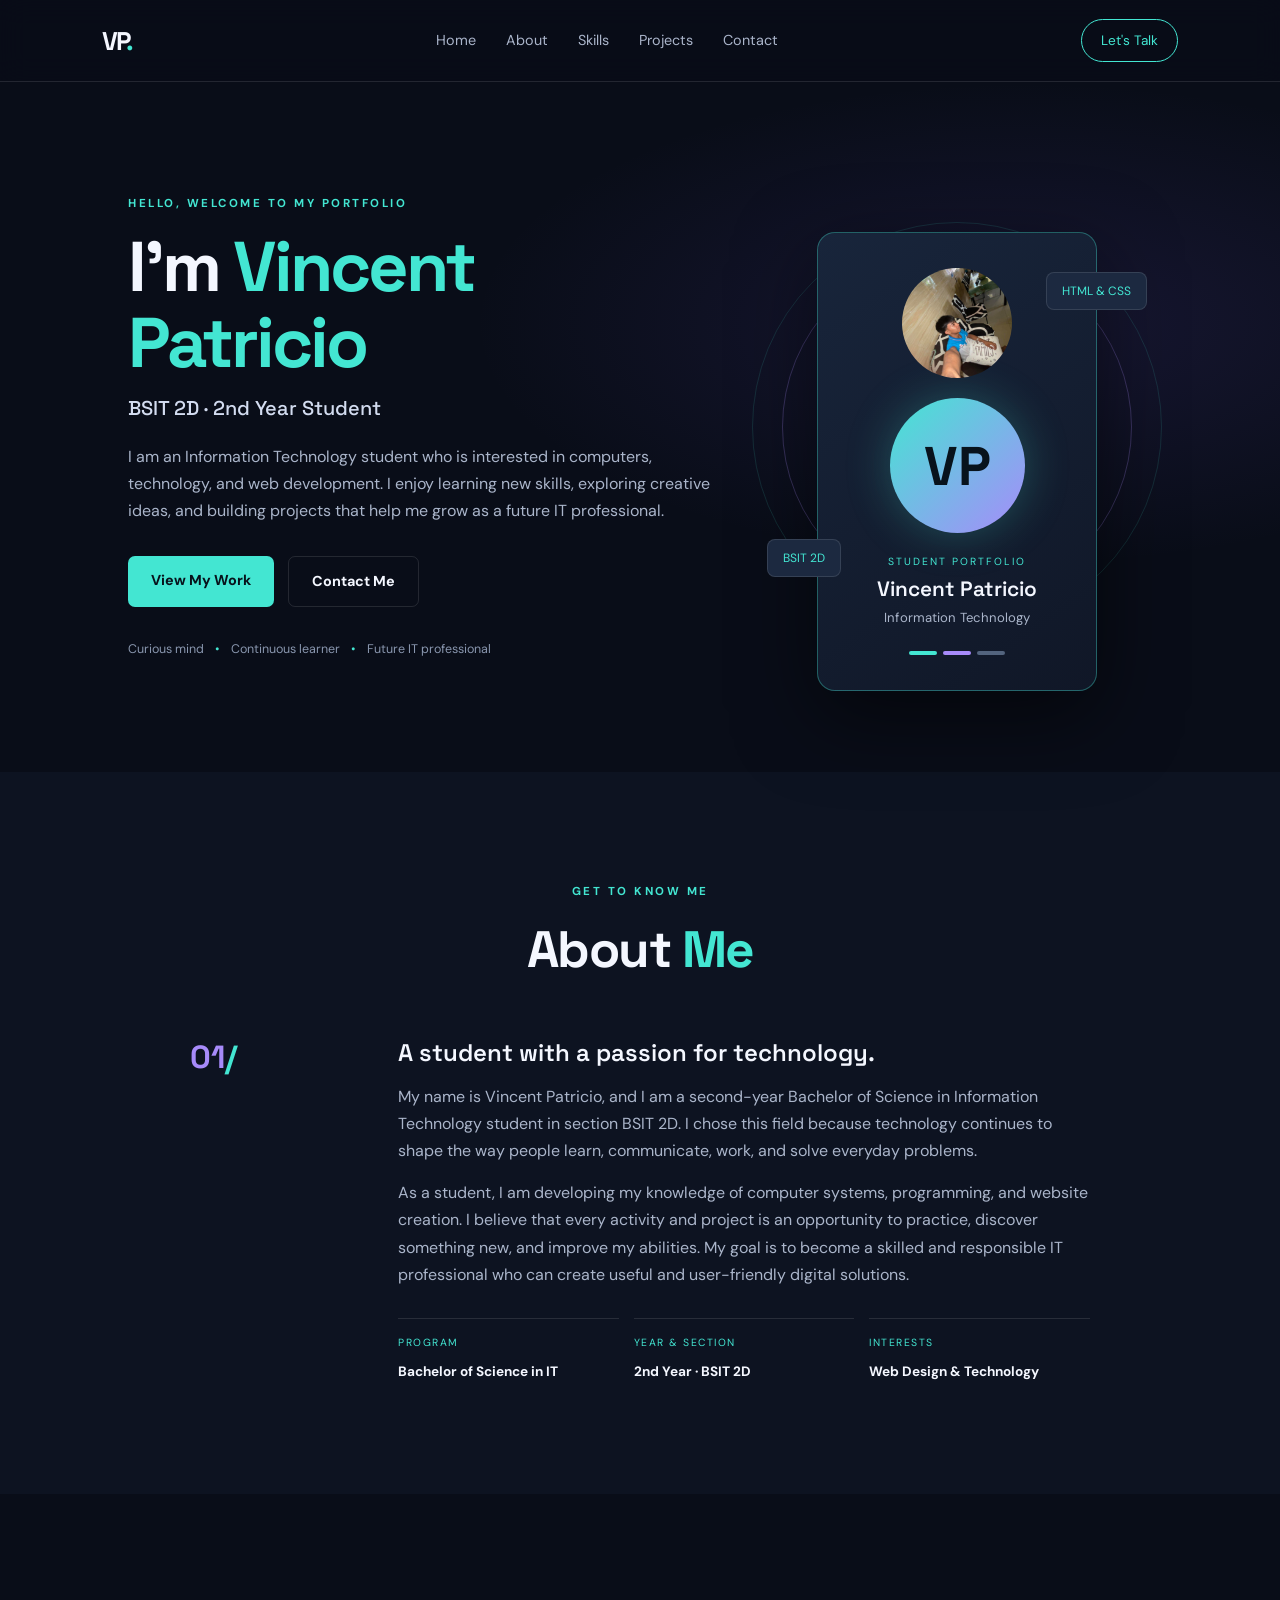
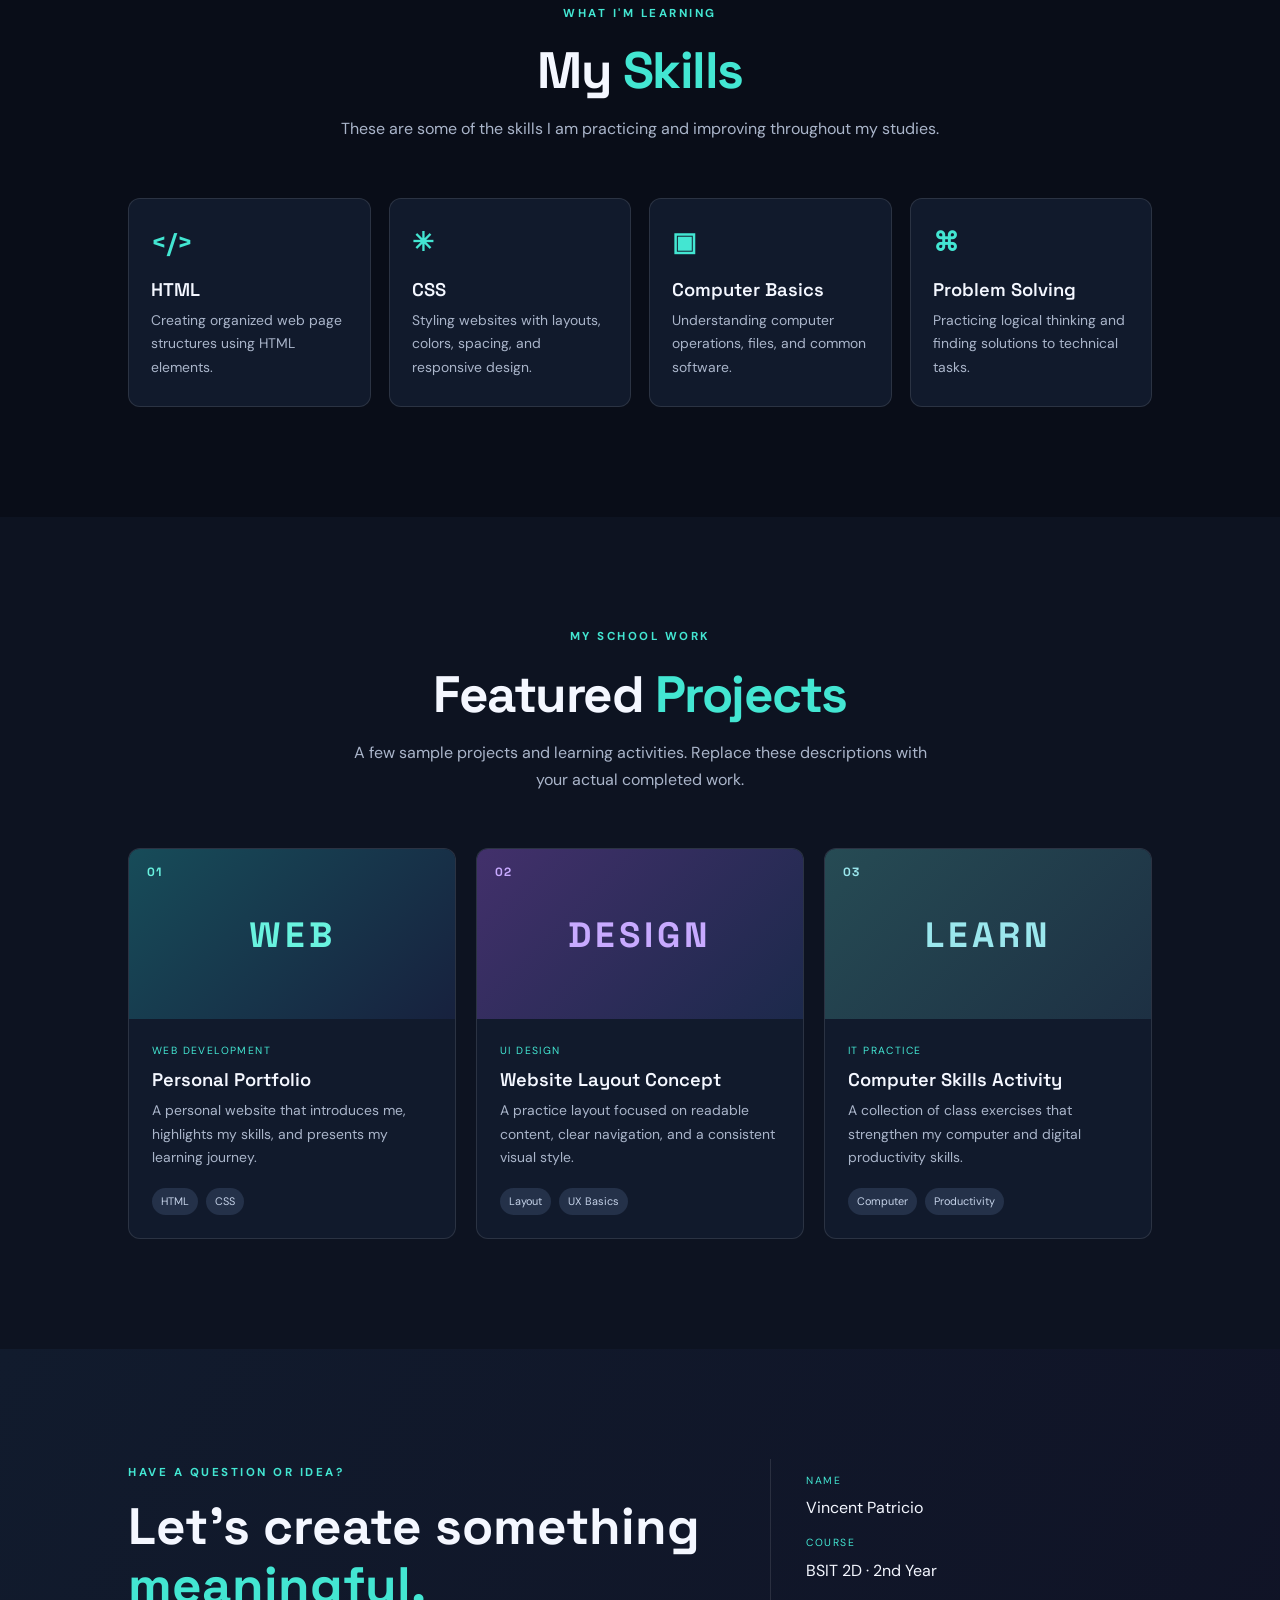
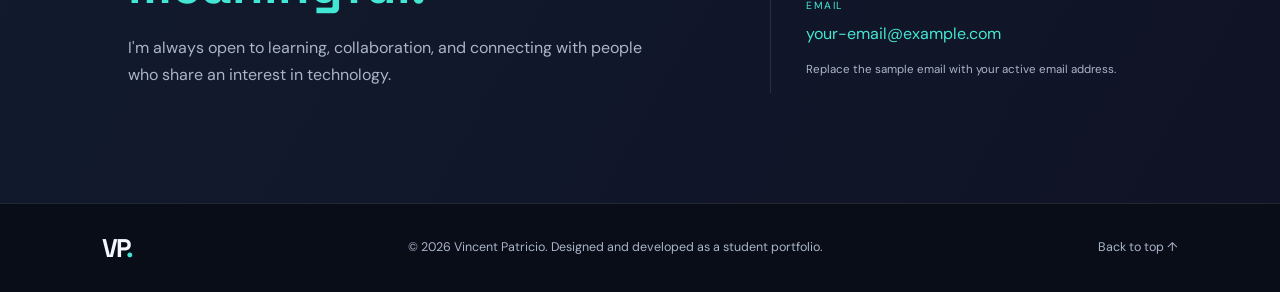
==== commit 816c1988: "update index" ====
--- a/index.html
+++ b/index.html
@@ -26,7 +26,7 @@
         <p class="eyebrow">HELLO, WELCOME TO MY PORTFOLIO</p>
         <h1>I'm <span>Vincent Patricio</span></h1>
         <h2>BSIT 2D · 2nd Year Student</h2>
-        <p class="intro">I  an Information Technology student who is interested in computers, technology, and web development. I enjoy learning new skills, exploring creative ideas, and building projects that help me grow as a future IT professional.</p>
+        <p class="intro">I am an Information Technology student who is interested in computers, technology, and web development. I enjoy learning new skills, exploring creative ideas, and building projects that help me grow as a future IT professional.</p>
         <div class="hero-actions">
           <a class="btn primary" href="#projects">View My Work</a>
           <a class="btn secondary" href="#contact">Contact Me</a>
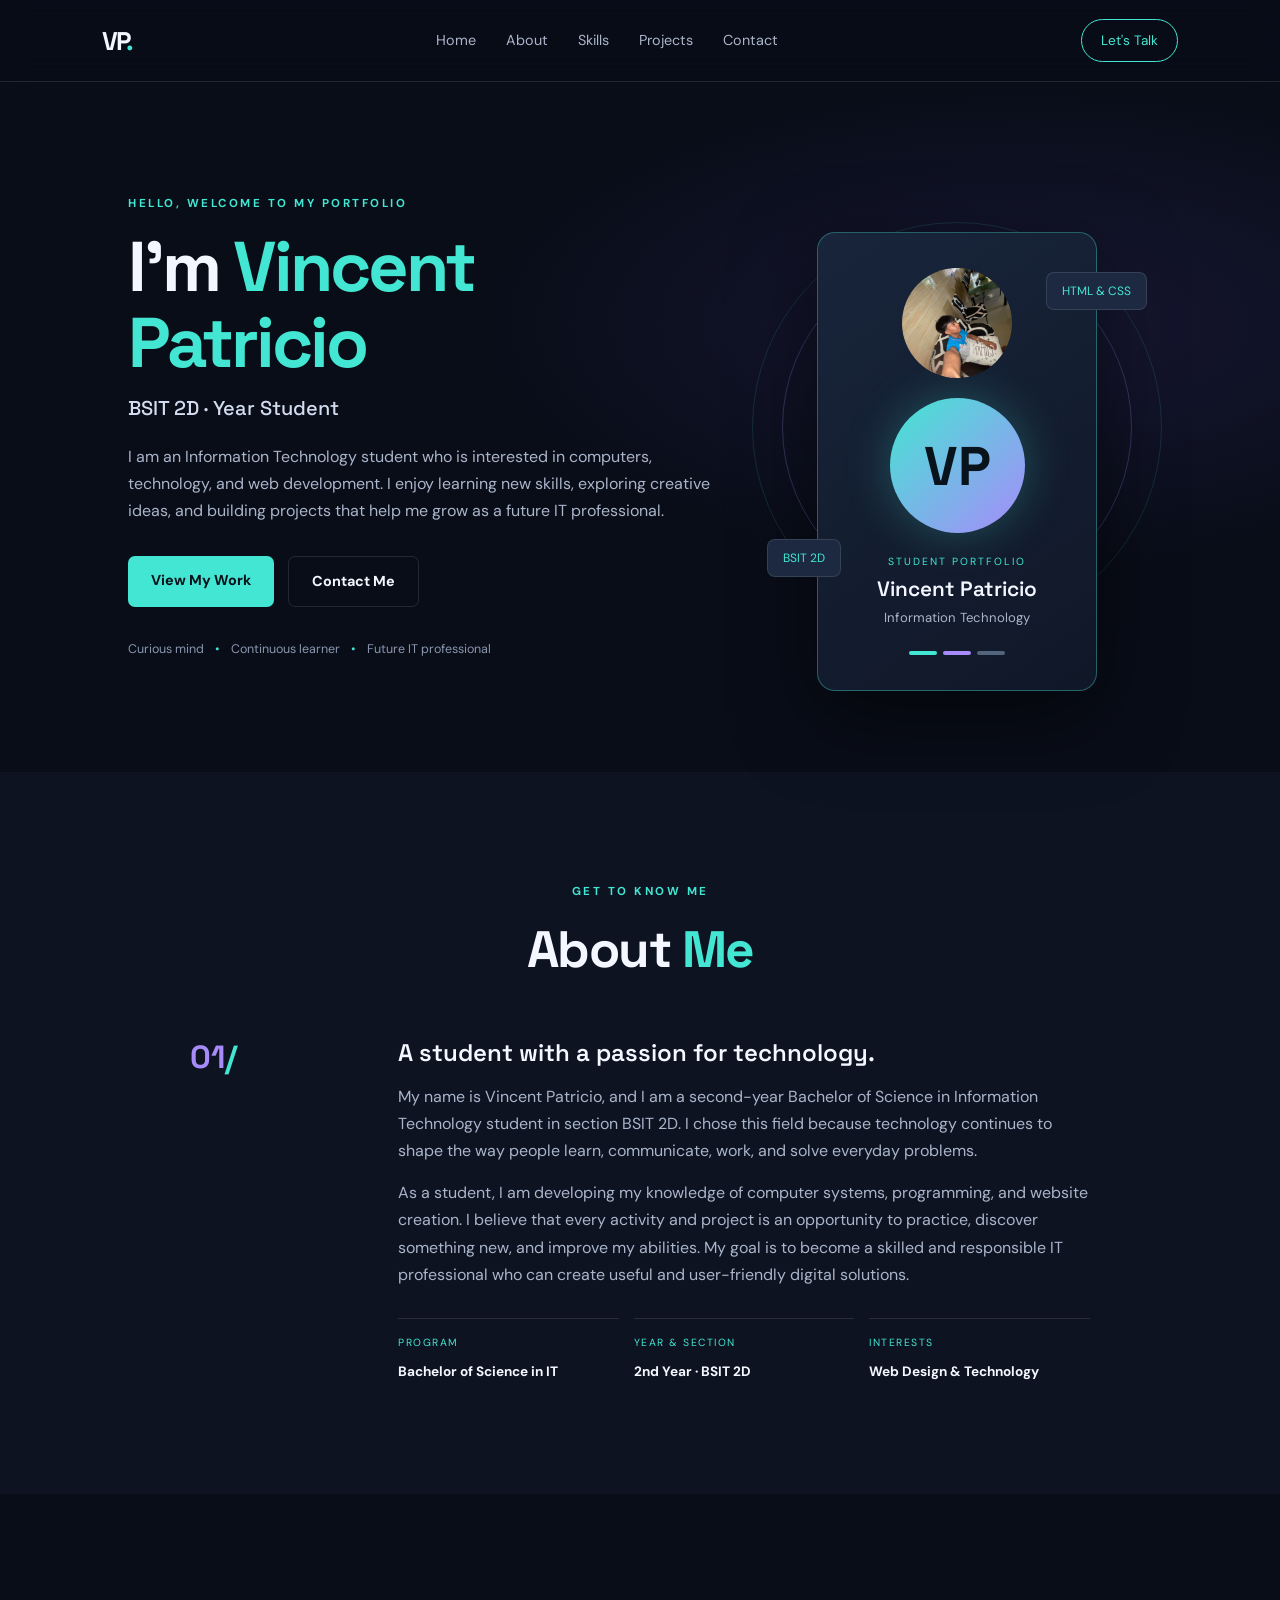
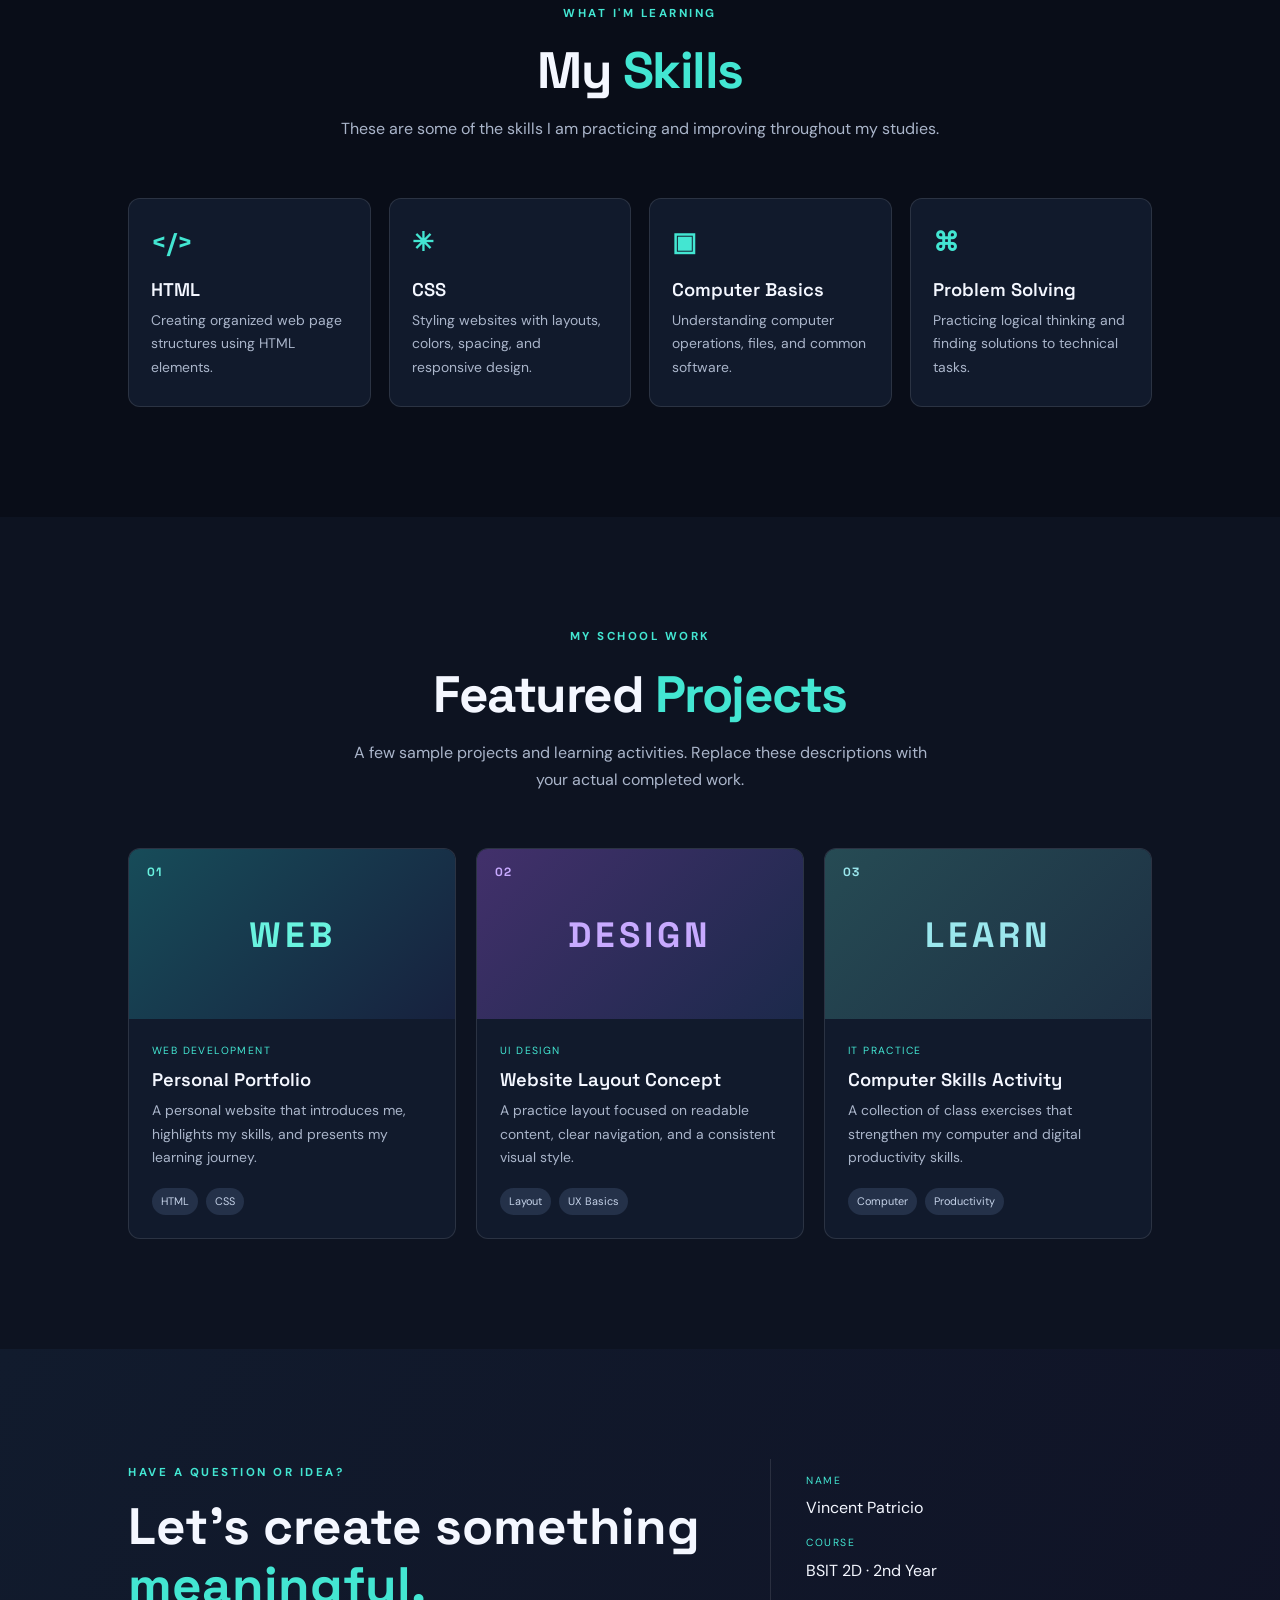
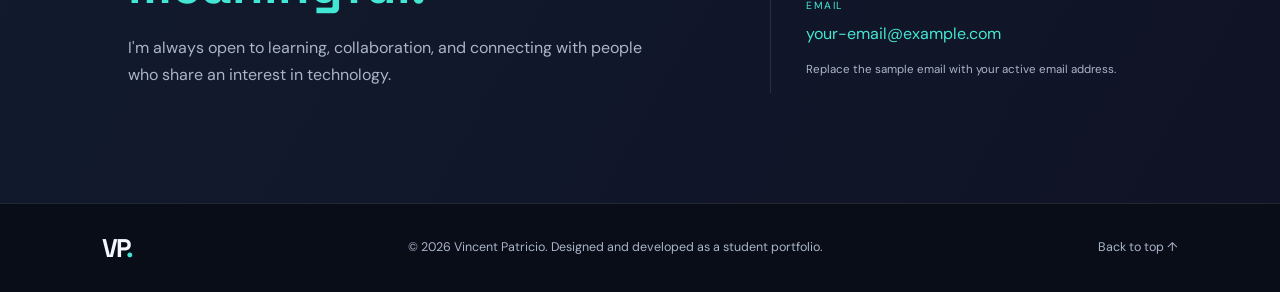
==== commit cf3973f0: "update" ====
--- a/index.html
+++ b/index.html
@@ -25,7 +25,7 @@
       <div class="hero-content">
         <p class="eyebrow">HELLO, WELCOME TO MY PORTFOLIO</p>
         <h1>I'm <span>Vincent Patricio</span></h1>
-        <h2>BSIT 2D · 2nd Year Student</h2>
+        <h2>BSIT 2D ·  Year Student</h2>
         <p class="intro">I am an Information Technology student who is interested in computers, technology, and web development. I enjoy learning new skills, exploring creative ideas, and building projects that help me grow as a future IT professional.</p>
         <div class="hero-actions">
           <a class="btn primary" href="#projects">View My Work</a>
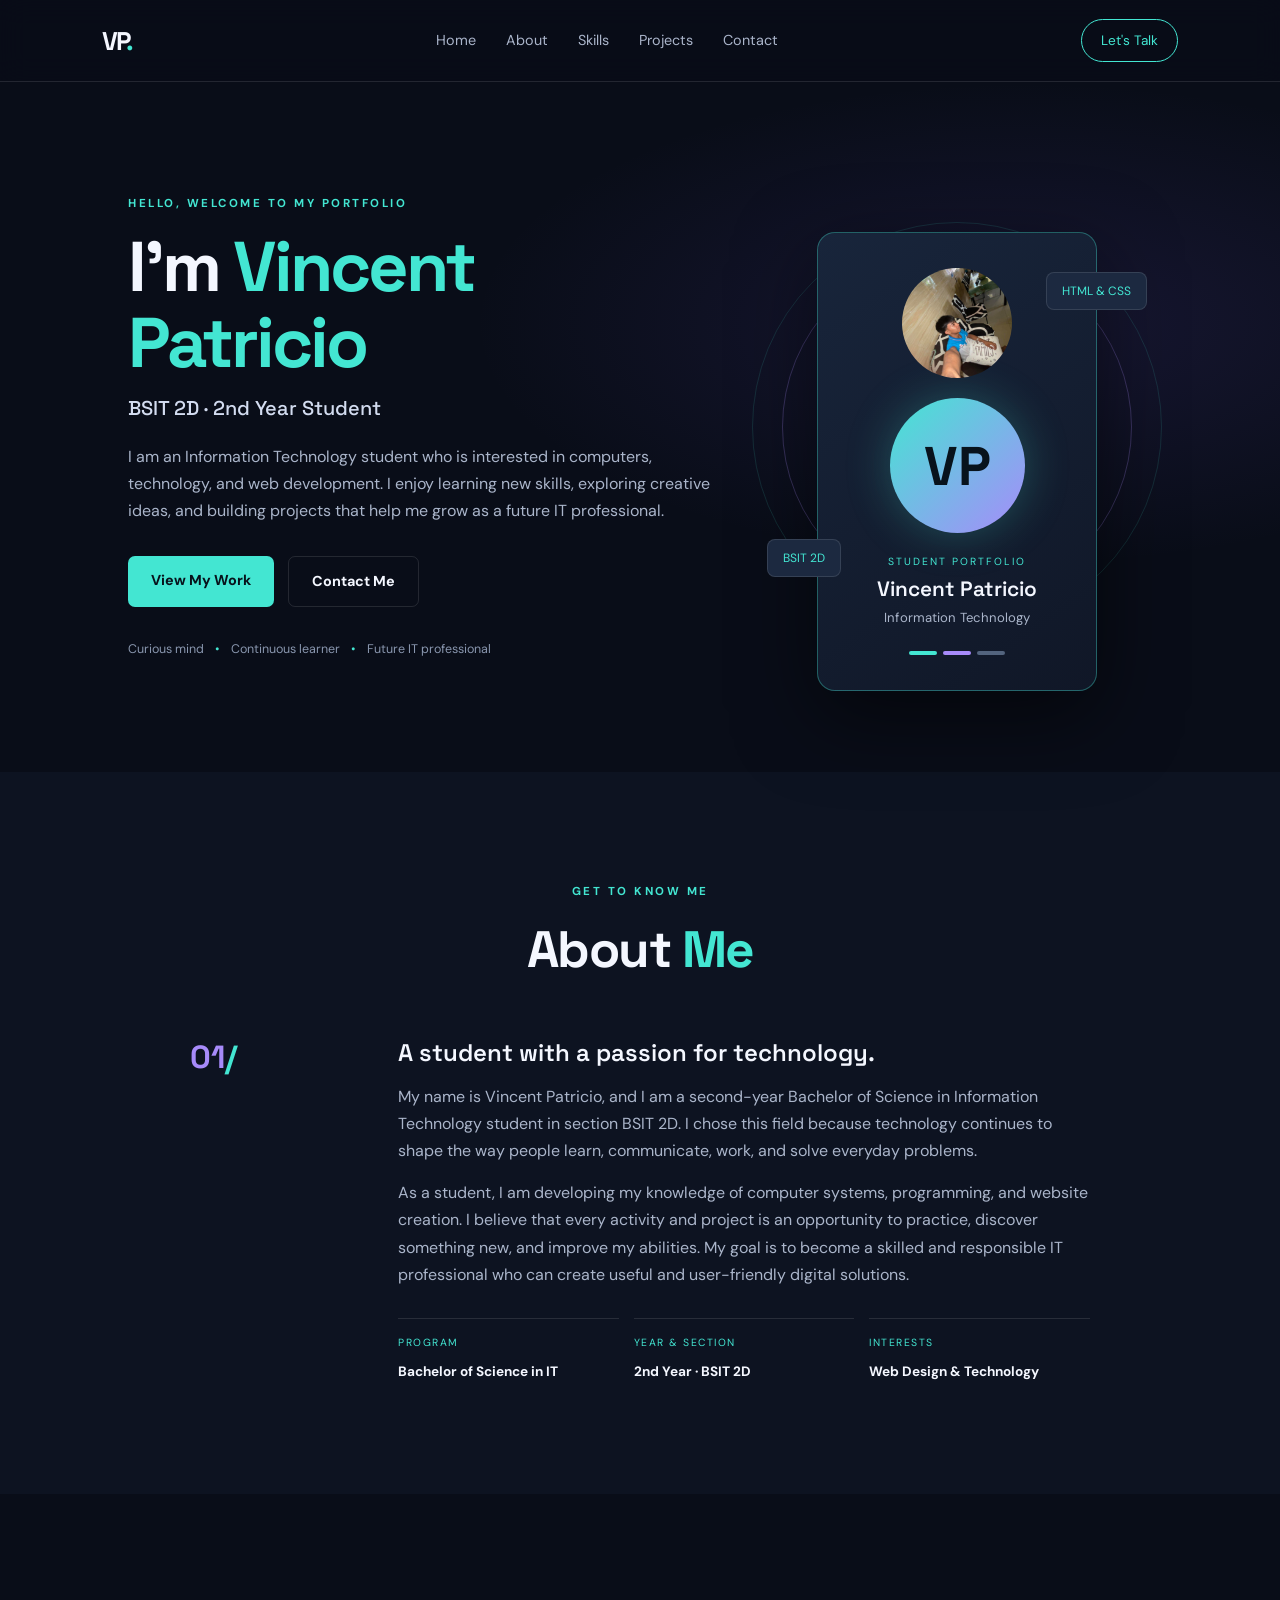
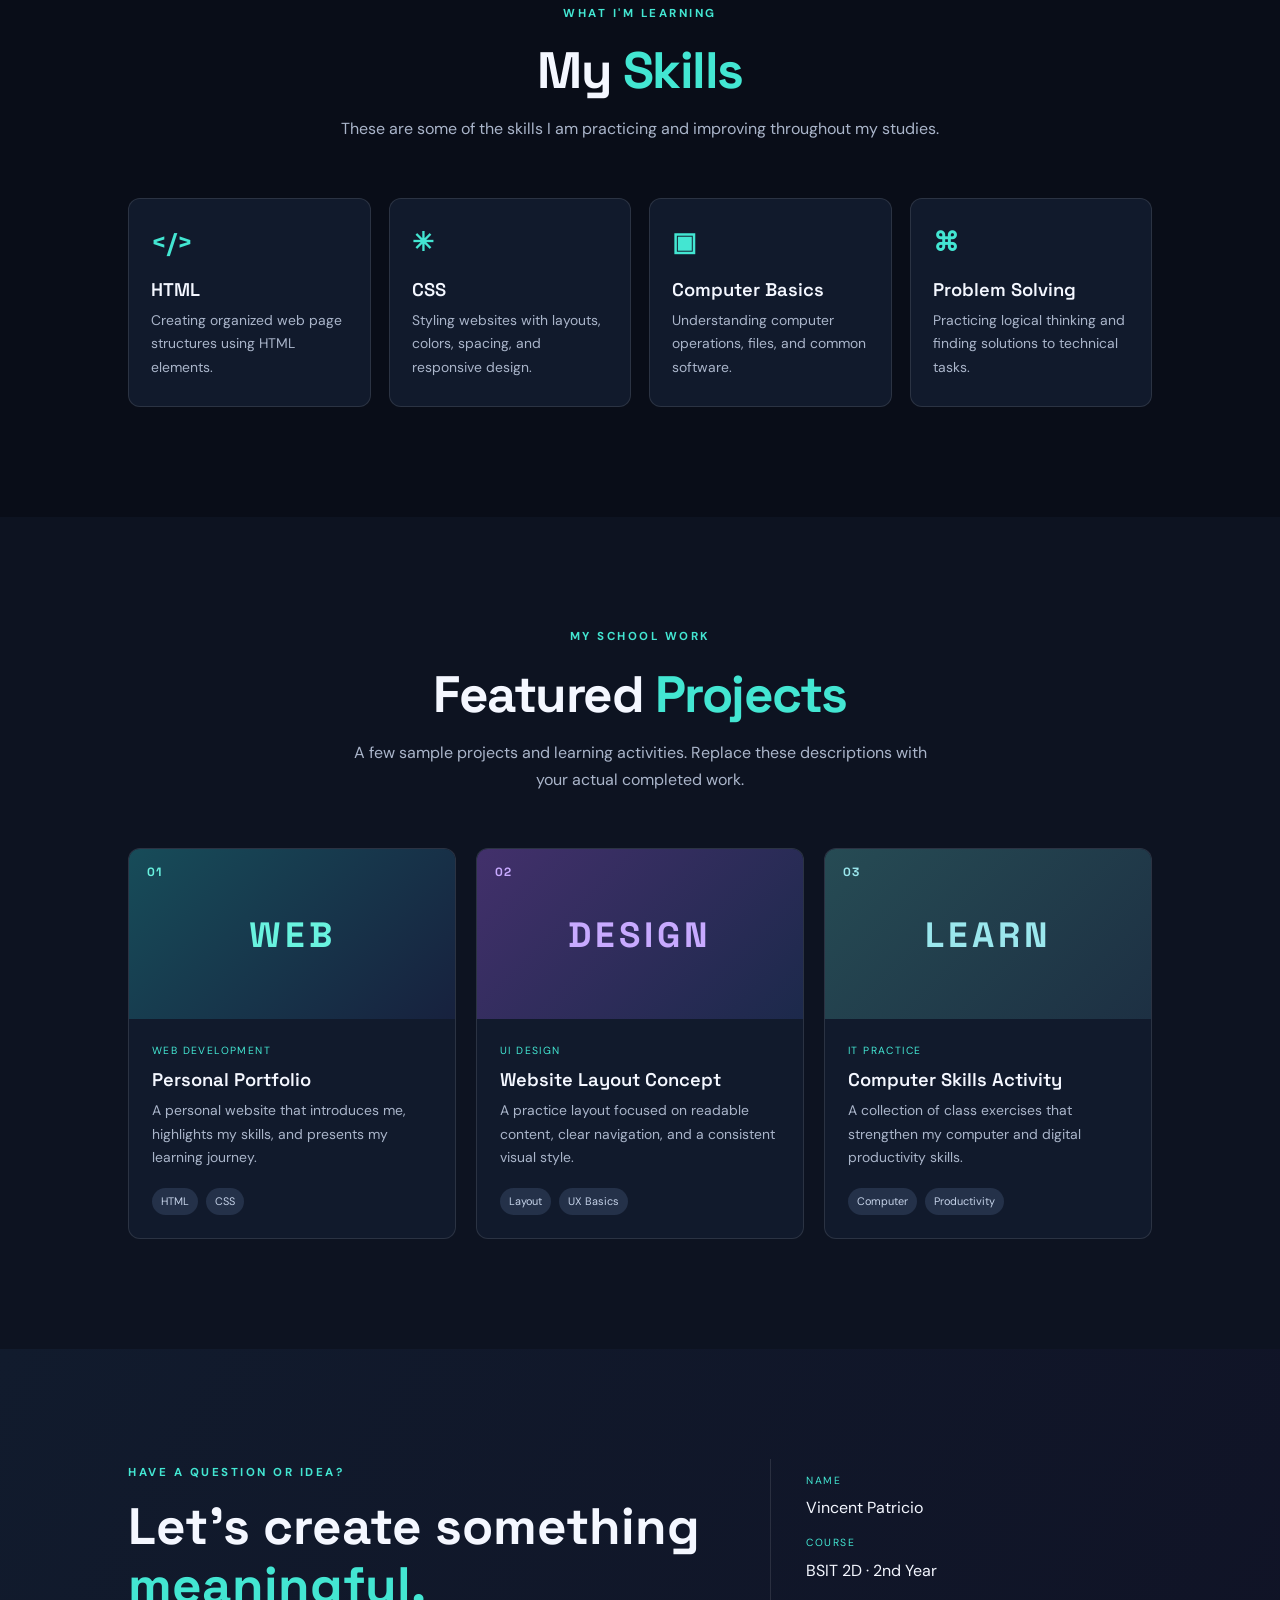
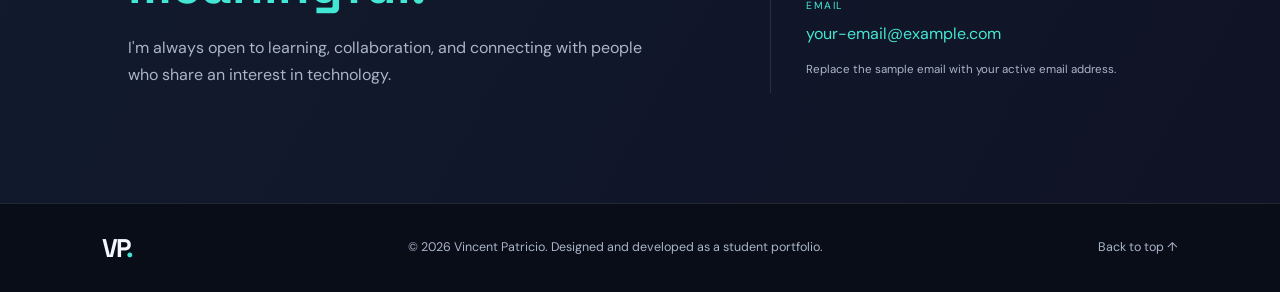
==== commit d6bc98a8: "update" ====
--- a/index.html
+++ b/index.html
@@ -25,7 +25,7 @@
       <div class="hero-content">
         <p class="eyebrow">HELLO, WELCOME TO MY PORTFOLIO</p>
         <h1>I'm <span>Vincent Patricio</span></h1>
-        <h2>BSIT 2D ·  Year Student</h2>
+        <h2>BSIT 2D · 2nd Year Student</h2>
         <p class="intro">I am an Information Technology student who is interested in computers, technology, and web development. I enjoy learning new skills, exploring creative ideas, and building projects that help me grow as a future IT professional.</p>
         <div class="hero-actions">
           <a class="btn primary" href="#projects">View My Work</a>
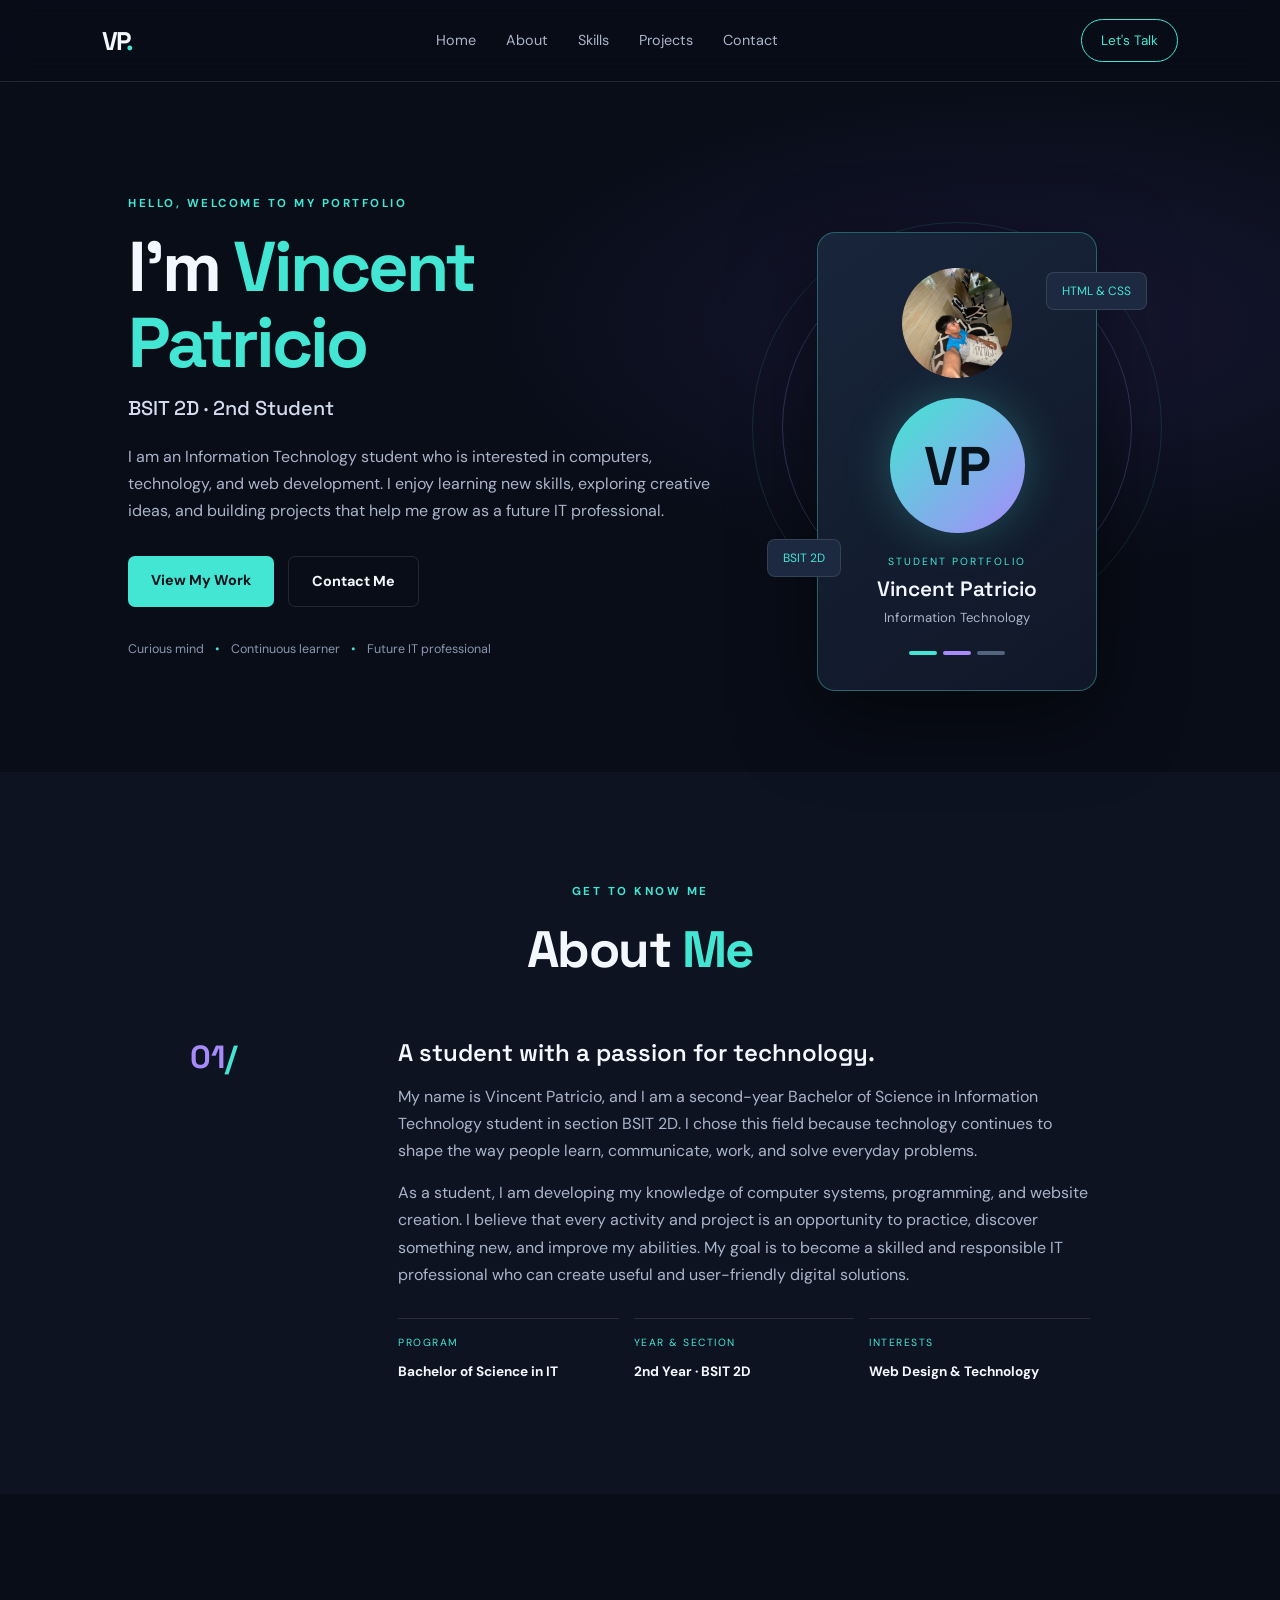
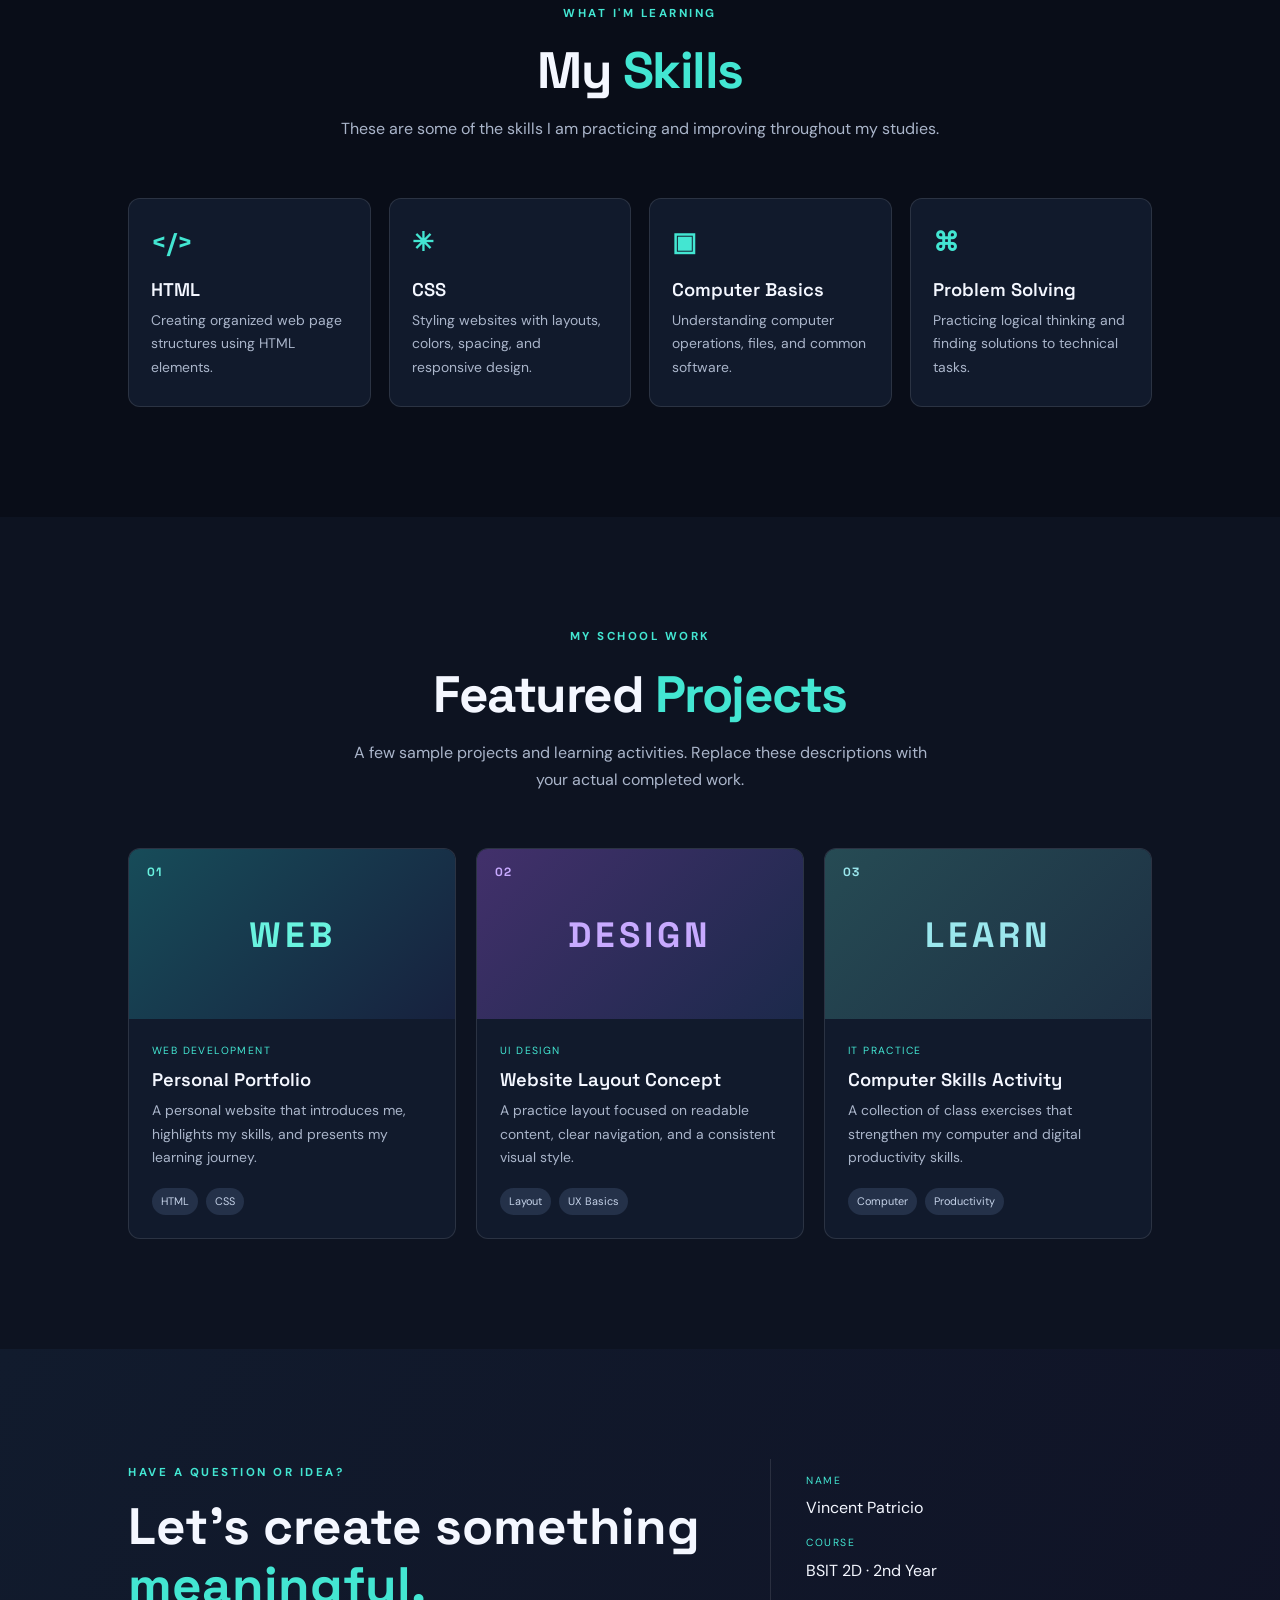
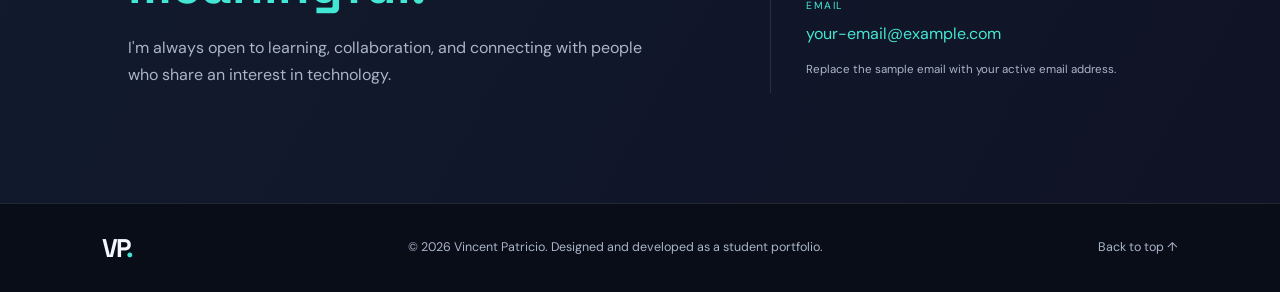
==== commit 60da26eb: "update index" ====
--- a/index.html
+++ b/index.html
@@ -25,7 +25,7 @@
       <div class="hero-content">
         <p class="eyebrow">HELLO, WELCOME TO MY PORTFOLIO</p>
         <h1>I'm <span>Vincent Patricio</span></h1>
-        <h2>BSIT 2D · 2nd Year Student</h2>
+        <h2>BSIT 2D · 2nd  Student</h2>
         <p class="intro">I am an Information Technology student who is interested in computers, technology, and web development. I enjoy learning new skills, exploring creative ideas, and building projects that help me grow as a future IT professional.</p>
         <div class="hero-actions">
           <a class="btn primary" href="#projects">View My Work</a>
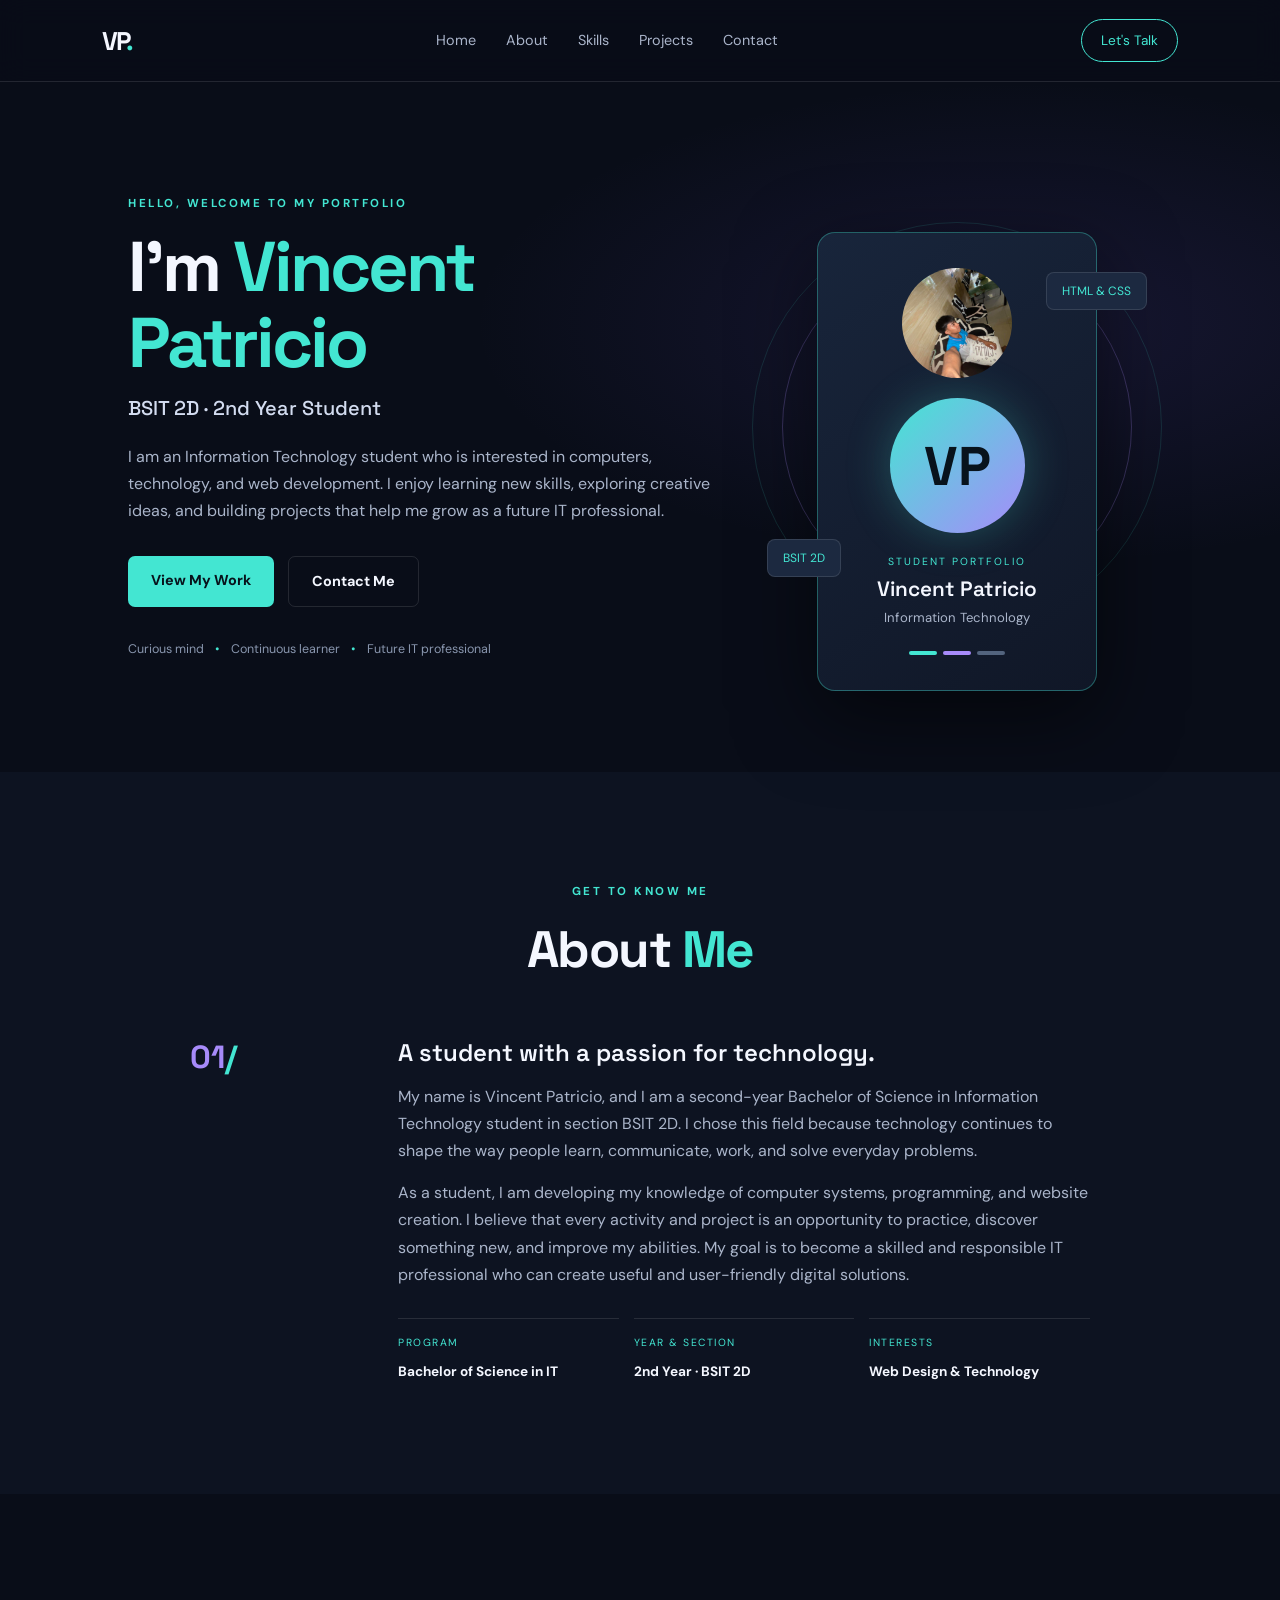
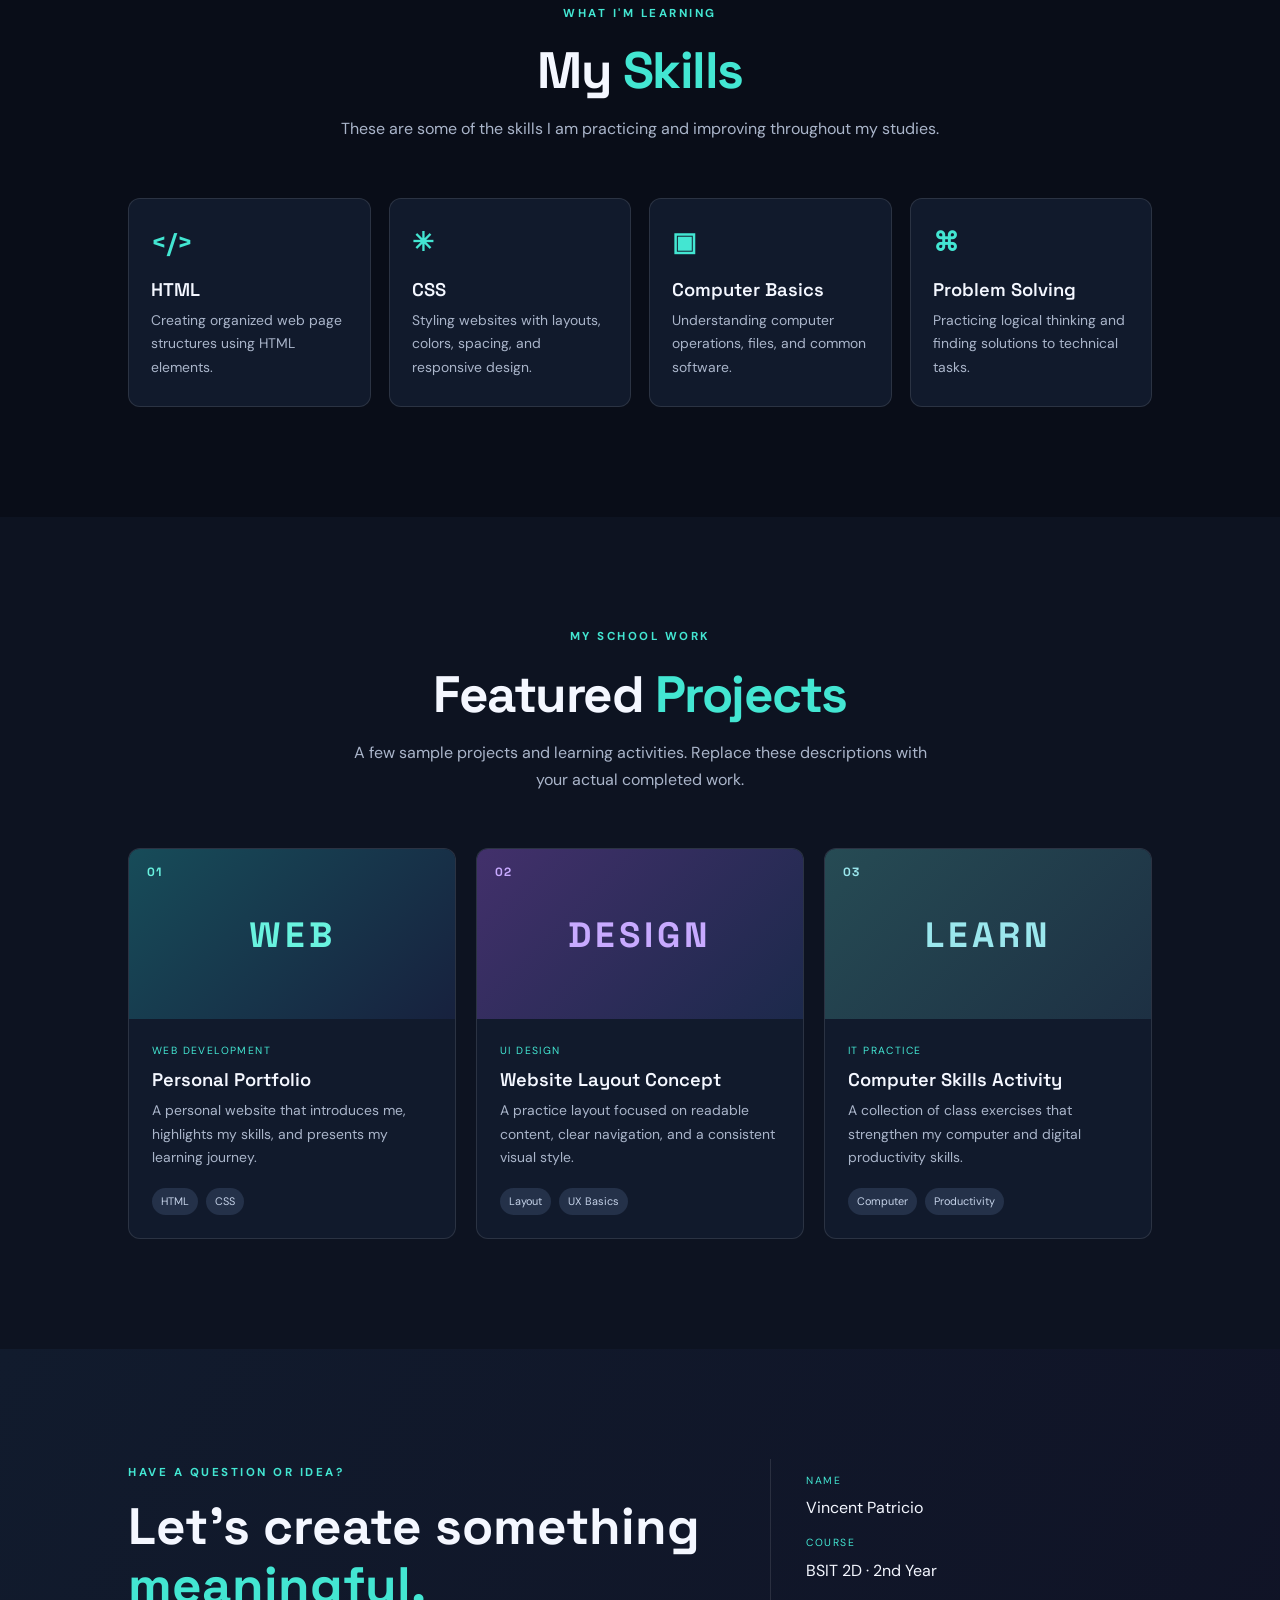
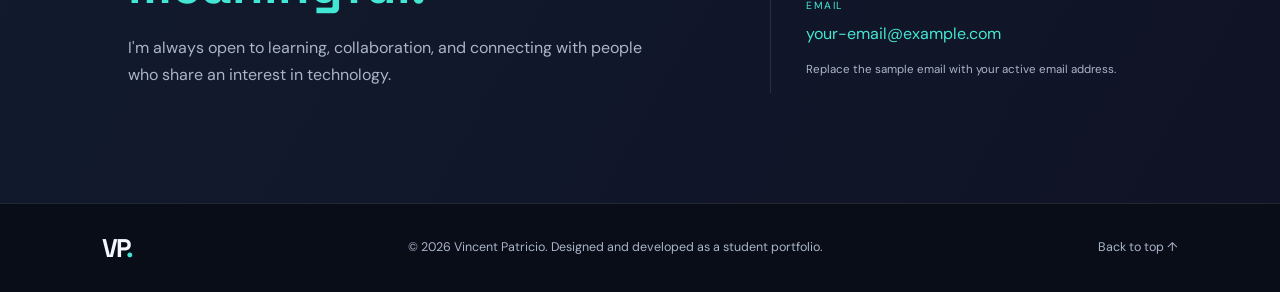
==== commit e4d91190: "edit pic" ====
--- a/index.html
+++ b/index.html
@@ -25,7 +25,7 @@
       <div class="hero-content">
         <p class="eyebrow">HELLO, WELCOME TO MY PORTFOLIO</p>
         <h1>I'm <span>Vincent Patricio</span></h1>
-        <h2>BSIT 2D · 2nd  Student</h2>
+        <h2>BSIT 2D · 2nd Year Student</h2>
         <p class="intro">I am an Information Technology student who is interested in computers, technology, and web development. I enjoy learning new skills, exploring creative ideas, and building projects that help me grow as a future IT professional.</p>
         <div class="hero-actions">
           <a class="btn primary" href="#projects">View My Work</a>
